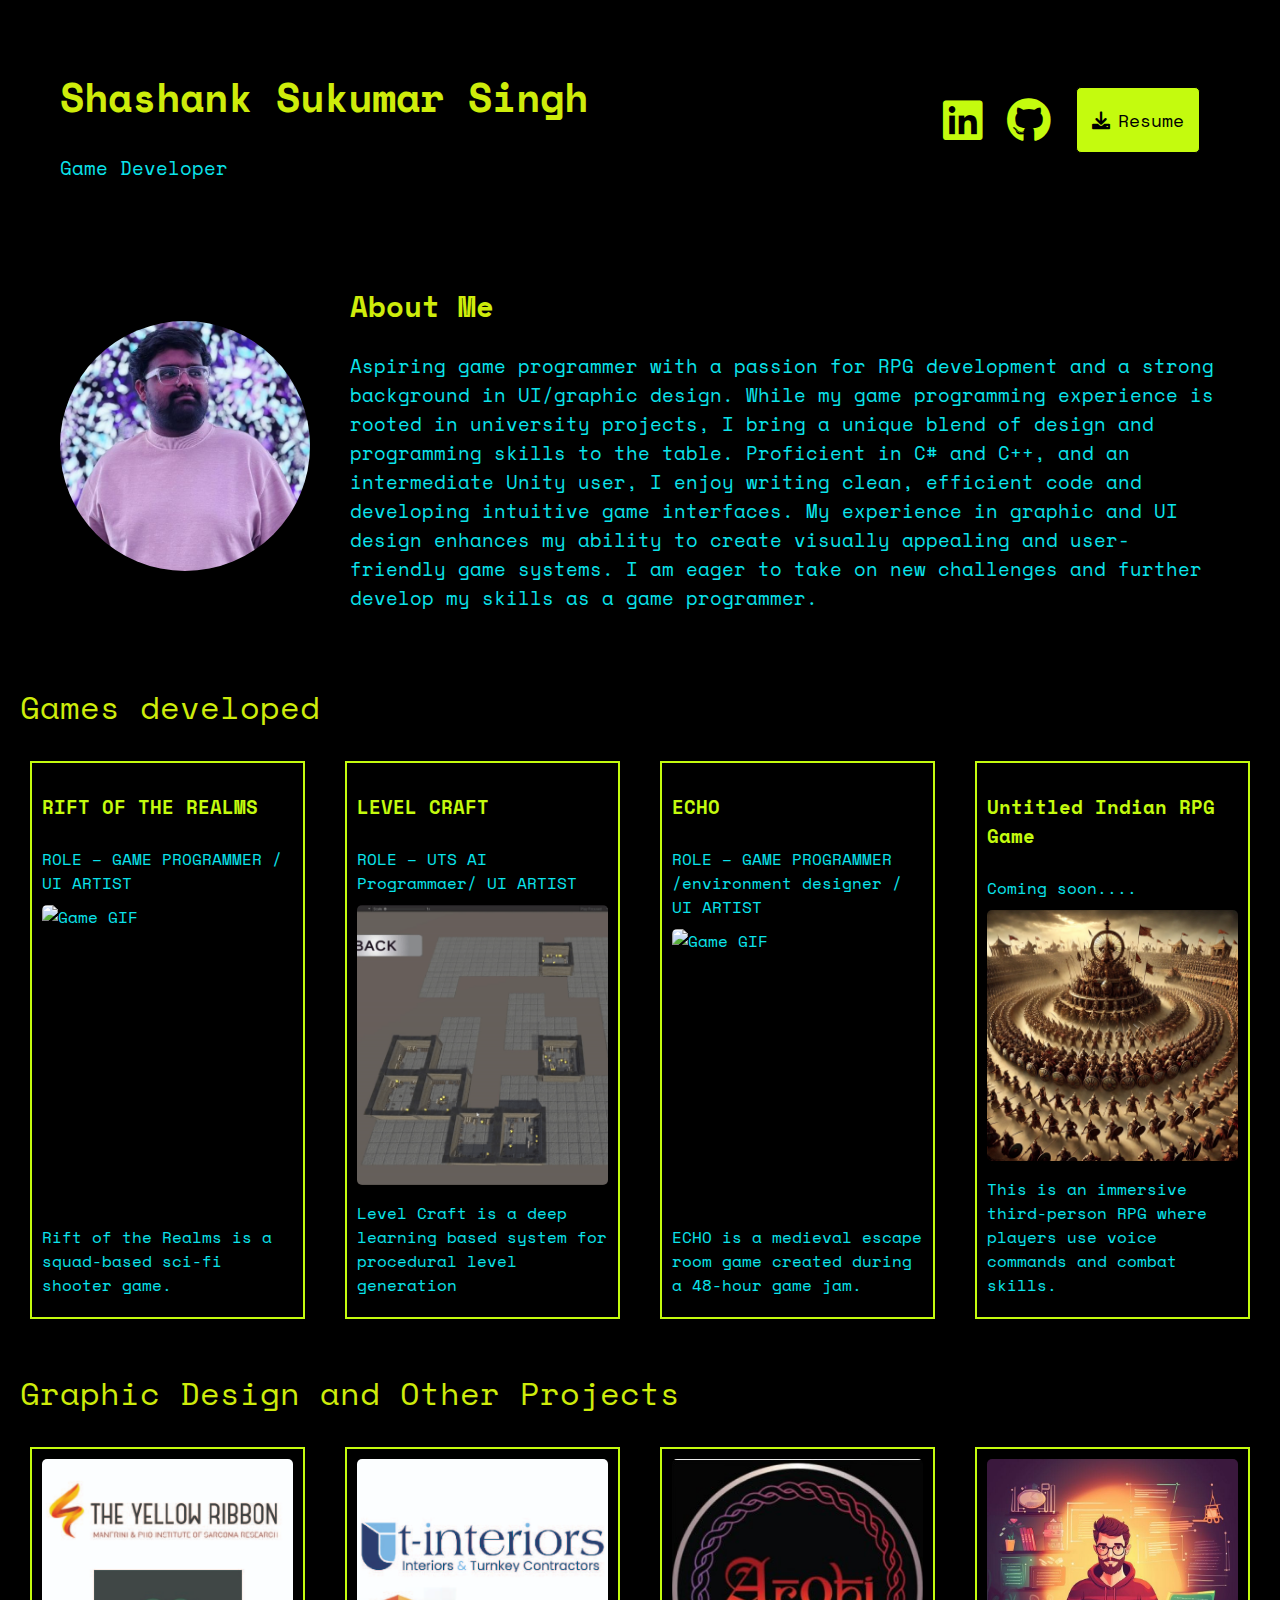
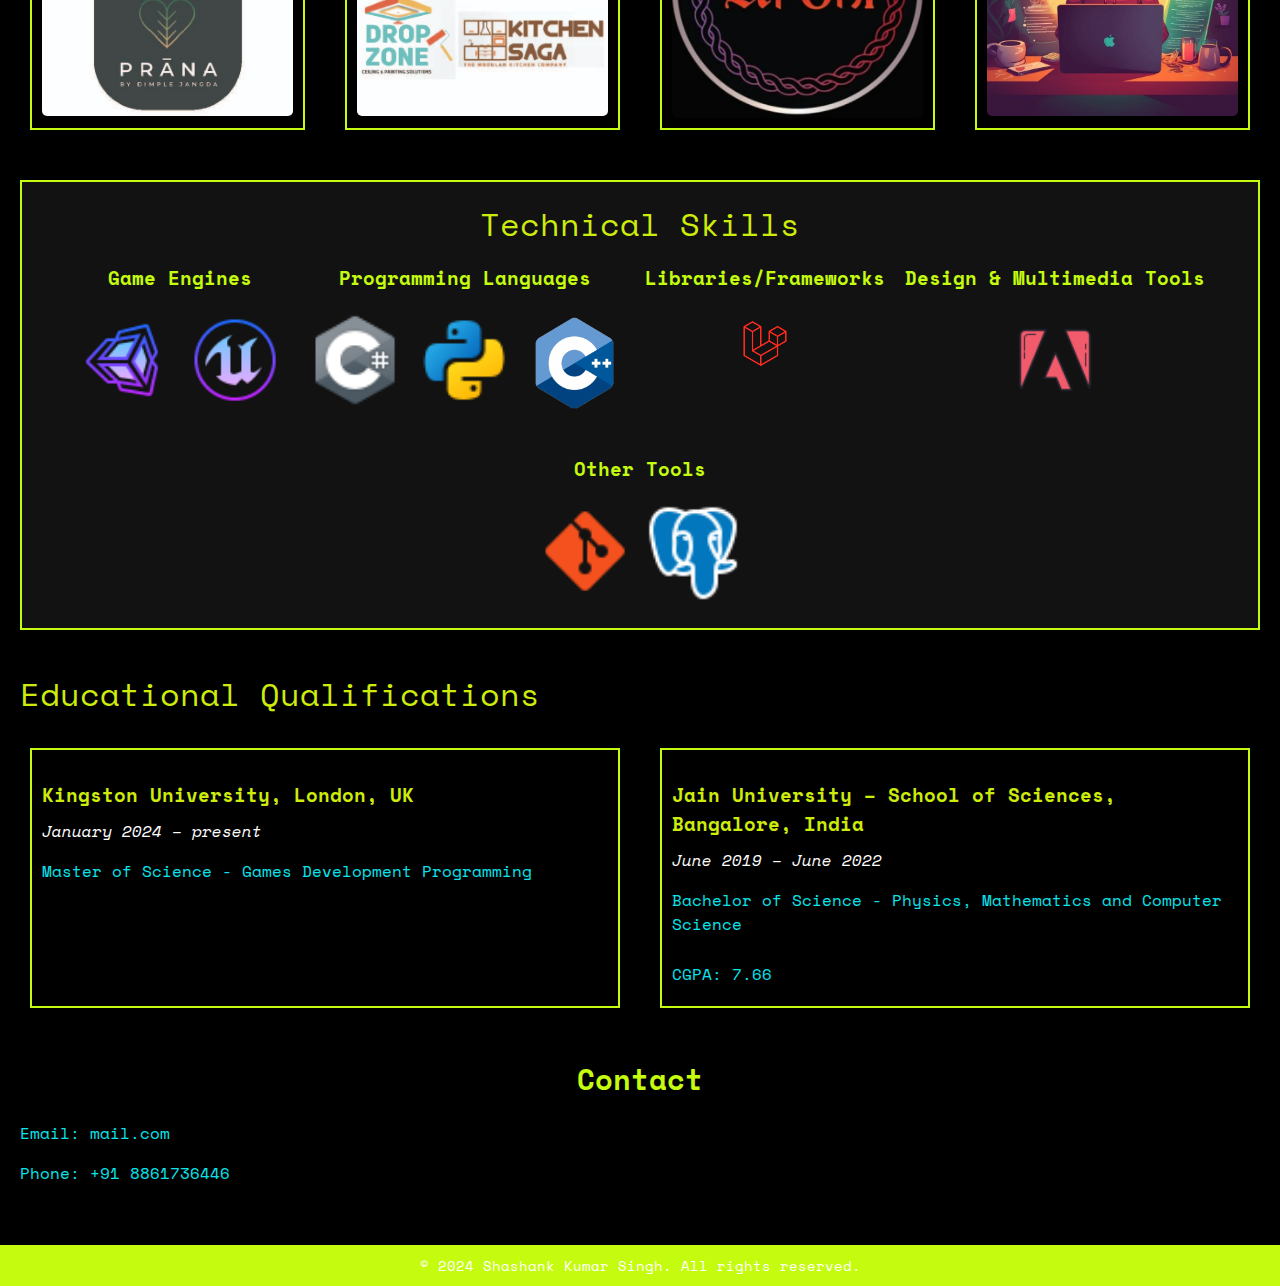
==== index.html @ 58dc44e1 "Updating the content" ====
<!DOCTYPE html>
<html lang="en">

<head>
    <meta charset="UTF-8">
    <meta name="viewport" content="width=device-width, initial-scale=1.0">
    <link rel="stylesheet" href="styles.css">
    <link rel="stylesheet" href="https://cdnjs.cloudflare.com/ajax/libs/font-awesome/6.0.0-beta3/css/all.min.css">
    <title>My Portfolio</title>
</head>

<body>
    <header>
        <div class="header-content">
            <div class="header-text">
                <h1><a href="index.html">Shashank Sukumar Singh</a></h1>
                <p style="color: #0be4ec;">Game Developer</p>
            </div>
            <div class="icons-container">
                <a href=" linkedin.com/in/shashank-kumar-singh-696b562a9" class="social-icon" target="_blank"
                    title="LinkedIn">
                    <i class="fab fa-linkedin"></i>
                </a>
                <a href="https://github.com/shashank-8214" class="social-icon" target="_blank" title="GitHub">
                    <i class="fab fa-github"></i>
                </a>
                <a href="Free_Test_Data_100KB_PDF.pdf" target="_blank" class="download-resume" download>
                    <i class="fas fa-download"></i>
                    <span>Resume</span>
                </a>
            </div>
        </div>
    </header>

    <div class="main-content">
        <section class="about-me">
            <img src="media/shashank.jpg" alt="Shashank Kumar Singh" class="profile-pic">
            <div class="about-content">
                <h2 style="color: #ceec0b;">About Me</h2>
                <p>Aspiring game programmer with a passion for RPG development and a strong background in UI/graphic
                    design. While my game programming experience is rooted in university projects, I bring a unique
                    blend of design and programming skills to the table. Proficient in C# and C++, and an intermediate
                    Unity user, I enjoy writing clean, efficient code and developing intuitive game interfaces. My
                    experience in graphic and UI design enhances my ability to create visually appealing and
                    user-friendly game systems. I am eager to take on new challenges and further develop my skills as a
                    game programmer.</p>
            </div>
        </section>

        <!-- Centered Content -->
        <div class="centered-content">
            <section class="section">
                <p class="project-heading">Games developed</p>
                <ul>
                    <li>

                        <h3><a href="ROR.html">RIFT OF THE REALMS </a></h3>
                        <p>ROLE – GAME PROGRAMMER / UI ARTIST</p>
                        <img src="media/ROR GIF.gif" alt="Game GIF">
                        <p>
                            Rift of the Realms is a squad-based sci-fi shooter game.
                        </p>

                    </li>
                    <li>

                        <h3><a href="LEVEL_CRAFT.html">LEVEL CRAFT</a></h3>
                        <p>ROLE – UTS AI Programmaer/ UI ARTIST</p>
                        <img src="media/Level Craft GIF.gif" alt="Game GIF">
                        <p>Level Craft is a deep learning based system for procedural level generation
                        </p>

                    </li>
                    <li>
                        <h3><a href="ECHO.html">ECHO</a></h3>
                        <p>ROLE – GAME PROGRAMMER /environment designer / UI ARTIST</p>
                        <img src="media/Echo Gif.gif" alt="Game GIF">
                        <p>ECHO is a medieval escape room game created during a 48-hour game jam.
                        </p>

                    </li>
                    <li>
                        <h3><a href="#">Untitled Indian RPG Game</a></h3>
                        <p>Coming soon....</p>
                        <img src="media/Indian Game.png" alt="Game GIF">
                        <p>This is an immersive third-person RPG where players use voice commands and combat skills.
                        </p>

                    </li>
                </ul>
            </section>
            <section class="section">
                <p class="project-heading">Graphic Design and Other Projects</p>
                <h3></h3>
                <ul class="image-gallery">
                    <li><a href="Graphic-Design-Internship.html" title="Click here"><img
                                src="media/Graphic-design/GRAPHIC DESIGN INTERN-01.jpg" alt="Project Image"></a></li>
                    <li><a href="Graphic-design-Tinteriors.html" title="Click here"><img
                                src="media/Graphic-design/Tinterirs-01.jpg" alt="Project Image"></a></li>
                    <li><a href="Graphic-Design-Jain.html" title="Click here"><img src="media/jain logo.jpg"
                                alt="Project Image"></a></li>
                    <li><a href="FreeLance.html" title="Click here"><img src="media/freelance-01.jpg.png"
                                alt="Project Image"></a></li>
                </ul>

            </section>
            <section class="technical-skills">
                <p class="project-heading">Technical Skills</p>
                <div class="skills-container">
                    <div class="skills-category">
                        <h3>Game Engines</h3>
                        <img src="media/unity.png" alt="Unity" class="skill-logo">
                        <img src="media/unreal.png" alt="Unreal Engine" class="skill-logo">
                    </div>
                    <div class="skills-category">
                        <h3>Programming Languages</h3>
                        <img src="media/c-sharp.png" alt="C#" class="skill-logo">
                        <img src="media/python.png" alt="Python" class="skill-logo">
                        <img src="media/c++.png" alt="C++" class="skill-logo">
                    </div>
                    <div class="skills-category">
                        <h3>Libraries/Frameworks</h3>
                        <img src="media/Laravel-Logo.png" alt="Laravel" class="skill-logo">
                    </div>
                    <div class="skills-category">
                        <h3>Design & Multimedia Tools</h3>
                        <img src="media/adobe.png" alt="Photoshop" class="skill-logo">
                    </div>
                    <div class="skills-category">
                        <h3>Other Tools</h3>
                        <img src="media/git.png" alt="Git" class="skill-logo">
                        <img src="media/postgres.png" alt="Postgres" class="skill-logo">
                    </div>
                </div>
            </section>



            <section class="section">
                <p class="project-heading">Educational Qualifications</p>
                <ul class="education-list">
                    <li>
                        <h3 style="color: #ceec0b;">Kingston University, London, UK</h3>
                        <em style="color: white;">January 2024 – present</em>
                        <p>Master of Science - Games Development Programming</p>
                    </li>
                    <li>
                        <h3 style="color: #ceec0b;">Jain University – School of Sciences, Bangalore, India</h3>
                        <em style="color: white;">June 2019 – June 2022</em>
                        <p>Bachelor of Science - Physics, Mathematics and Computer Science</p>
                        <p>CGPA: 7.66</p>
                    </li>
                    <!-- Add more qualifications as needed -->
                </ul>
            </section>
            <section class="section">
                <h2>Contact</h2>
                <p>Email: mail.com</p>
                <p>Phone: +91 8861736446</p>
            </section>
        </div>
    </div>
    <footer>
        &copy; 2024 Shashank Kumar Singh. All rights reserved.
    </footer>
</body>

</html>
---- styles.css ----
@import url('https://fonts.googleapis.com/css2?family=Space+Mono:wght@400;700&display=swap');

body {
    font-family: 'Space Mono', monospace;
    margin: 0;
    padding: 0;
    color: #0be4ec;
}

.header-content {
    display: flex;
    justify-content: space-between;
    align-items: center;
    padding: 20px 40px;
}

.header-text a {
    text-decoration: none;
    color: #ceec0b;
}

.icons-container {
    display: flex;
    gap: 20px;
}

header {
    background-color: #000000;
    padding: 20px;
    color: #ffffff;
}

header h1 {
    font-size: 2.5em;
    font-family: 'Space Mono', monospace;
    color: #ceec0b;
}

header p {
    font-size: 1.2em;
    font-family: 'Space Mono', monospace;
    color: #ceec0b;
}

.main-content {
    padding: 20px;
    background-color: #000000;
    display: flex;
    flex-direction: column;
}

.project-heading {
    font-size: 2em;
    color: #ceec0b;
    margin-bottom: 20px;
}

.skills-container {
    display: flex;
    flex-wrap: wrap;
    gap: 20px;
    justify-content: center;
    padding: 0;
    margin: 0;
}

.skill-logo {
    width: 100px;
    height: auto;
    border-radius: 8px;
    transition: transform 0.3s ease;
}

.skill-logo:hover {
    transform: scale(1.1);
}

.about-me {
    display: flex;
    align-items: center;
    padding: 0 40px;
    margin-bottom: 20px;
}

.profile-pic {
    width: 250px;
    /* Increased from 200px to 250px */
    height: 250px;
    /* Increased from 200px to 250px */
    border-radius: 50%;
    margin-right: 40px;
    object-fit: cover;
}

.about-content {
    flex: 1;
    text-align: left;
    font-family: 'Space Mono', monospace;
    font-size: 1.2em;
    /* Increased font size */
}


.centered-content {
    text-align: center;
    width: 100%;
    max-width: 1450px;
    margin: auto;
}

.section {
    margin-bottom: 40px;
}

.section h2 {
    color: #c4fb0e;
    font-size: 1.8em;
    padding-bottom: 5px;
    margin-bottom: 10px;
    font-family: 'Space Mono', monospace;
}

@keyframes pulse {
    0% {
        text-shadow: 0 0 0px rgba(255, 255, 255, 0);
    }

    50% {
        text-shadow: 0 0 10px rgba(255, 255, 255, 0.8);
    }

    100% {
        text-shadow: 0 0 0px rgba(255, 255, 255, 0);
    }
}

.section h3 a {
    color: #c4fb0e;
    text-decoration: none;
    animation: pulse 1.5s infinite;
    font-family: 'Space Mono', monospace;
}

.section h3 a:visited {
    color: #c4fb0e;
}

.section h3 a:hover,
.section h3 a:focus {
    text-decoration: underline;
}

.section p {
    text-align: left;
    font-family: 'Space Mono', monospace;
}

.section ul {
    display: flex;
    flex-wrap: wrap;
    gap: 20px;
    padding: 0;
    margin: 0;
    list-style-type: none;
}

.section ul li {
    flex: 1 1 22%;
    margin: 10px;
    padding: 10px;
    background-color: #000;
    border: 2px solid #c4fb0e;
    text-align: left;
    box-sizing: border-box;
    display: flex;
    flex-direction: column;
    justify-content: space-between;
}

.section ul li h3 {
    font-size: 1.2em;
    margin-bottom: 10px;
    font-family: 'Space Mono', monospace;
}

.section ul li p {
    font-size: 1em;
    margin-bottom: 10px;
    flex-grow: 1;
    font-family: 'Space Mono', monospace;
}

.section ul li img {
    width: 100%;
    height: 100%;
    border-radius: 5px;
    object-fit: cover;
}

@media (max-width: 1200px) {
    .section ul li {
        height: auto;
        flex: 1 1 45%;
    }
}

@media (max-width: 768px) {
    .section ul {
        flex-direction: column;
    }

    .section ul li {
        flex: 1 1 100%;
        margin: 10px 0;
    }
}

.image-gallery {
    display: flex;
    flex-wrap: wrap;
    gap: 10px;
    padding: 0;
    list-style: none;
}

.image-gallery li {
    flex: 1 1 23%;
    margin: 0;
    overflow: hidden;
    position: relative;
}

.image-gallery img {
    width: 100%;
    height: auto;
    transition: transform 0.3s ease, box-shadow 0.3s ease;
    object-fit: cover;
}

.image-gallery img:hover {
    transform: scale(1.1);
    box-shadow: 0 4px 8px rgba(0, 0, 0, 0.3);
}

footer {
    text-align: center;
    padding: 10px 0;
    background-color: #c4fb0e;
    color: #ffffff;
    font-size: 0.9em;
    font-family: 'Space Mono', monospace;
}

.icons-container {
    display: flex;
    gap: 25px;
    margin: 20px;
}

.social-icon {
    font-size: 45px;
    color: #c4fb0e;
    transition: color 0.3s;
}

.social-icon:hover {
    color: #f8f8f8;
}

.download-resume {
    display: flex;
    align-items: center;
    text-decoration: none;
    color: #000;
    font-size: 18px;
    border: 1px solid #000;
    padding: 10px 15px;
    border-radius: 5px;
    background-color: #c4fb0e;
    transition: background-color 0.3s, color 0.3s;
    font-family: 'Space Mono', monospace;
}

.download-resume i {
    font-size: 18px;
    margin-right: 8px;
}

.download-resume:hover {
    background-color: #c4fb0e;
    color: #fff;
}

.technical-skills {
    background-color: #121212;
    padding: 20px;
    border: 2px solid #c4fb0e;
    color: #c4fb0e;
    font-family: 'Space Mono', monospace;
    line-height: 1.6em;
    font-size: 1em;
    margin-bottom: 40px;
}

.technical-skills p {
    margin: 10px 0;
}

.technical-skills strong {
    color: #0be4ec;
}
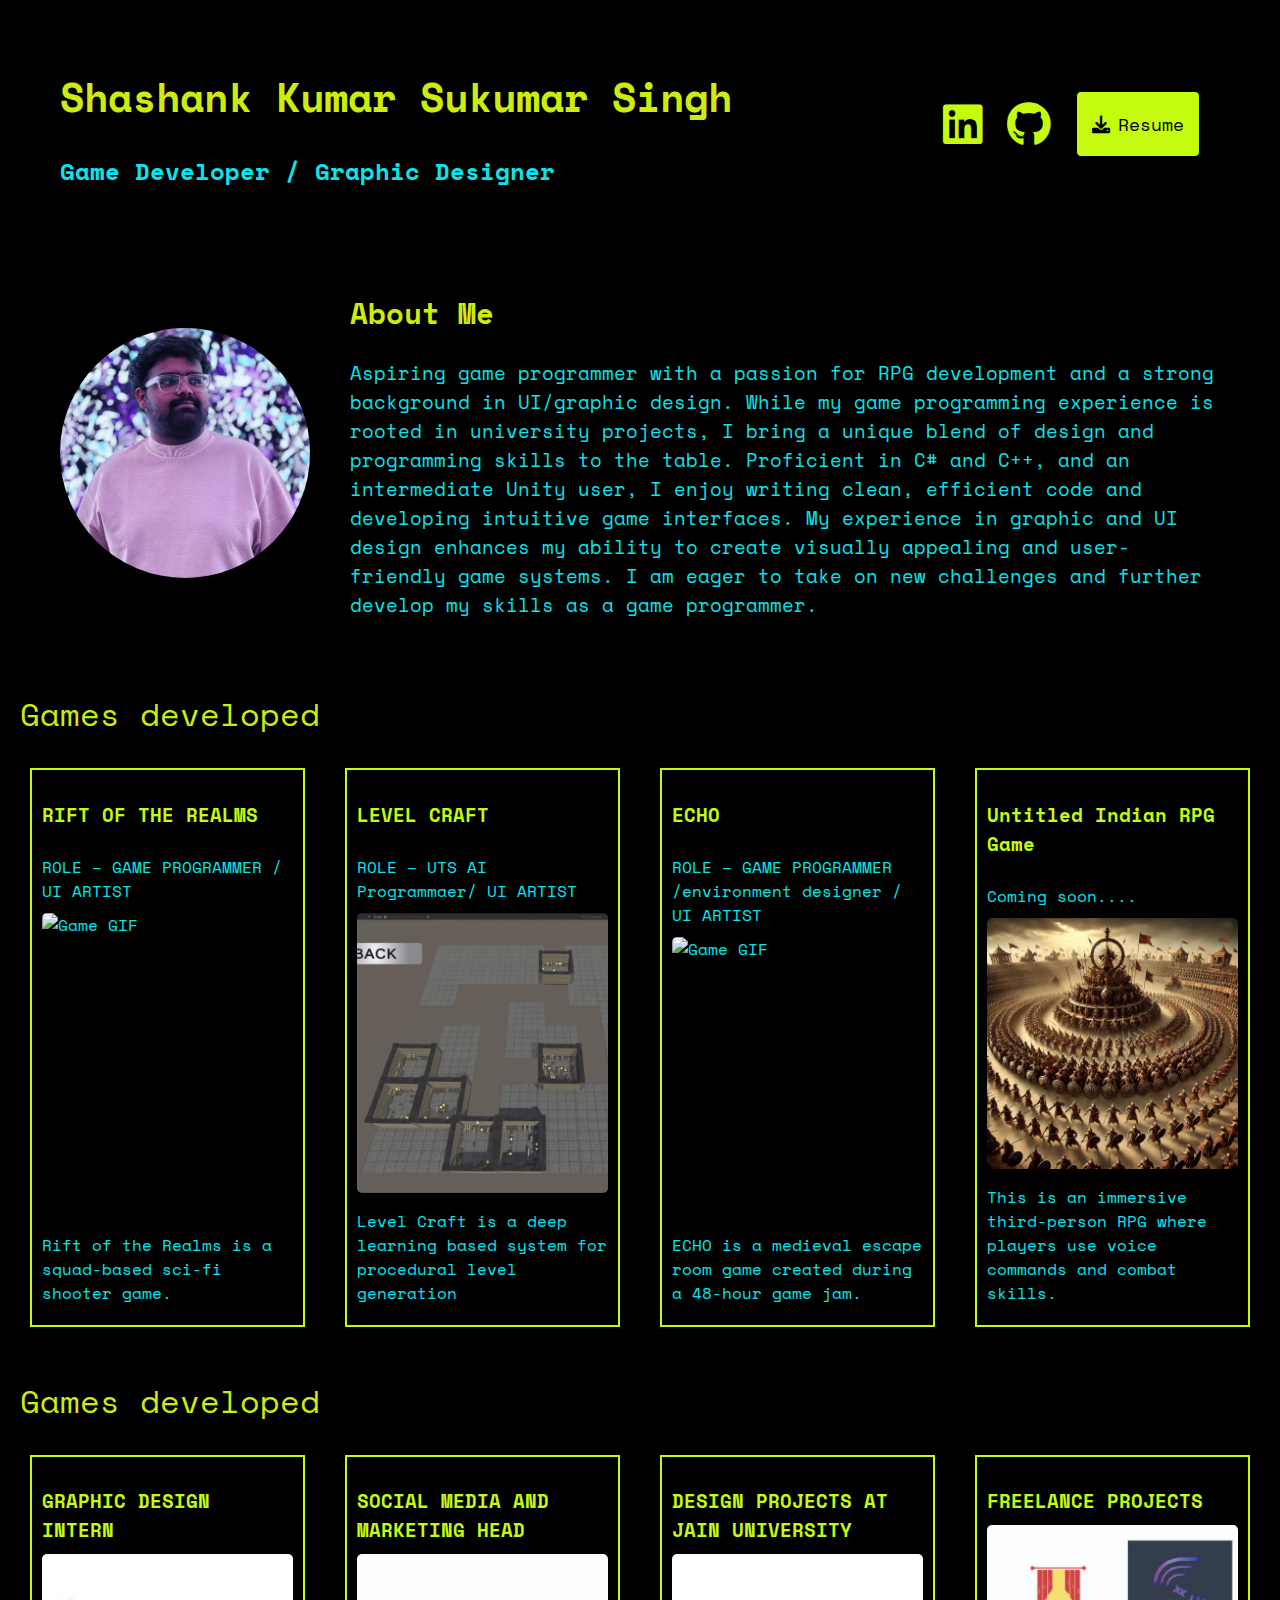
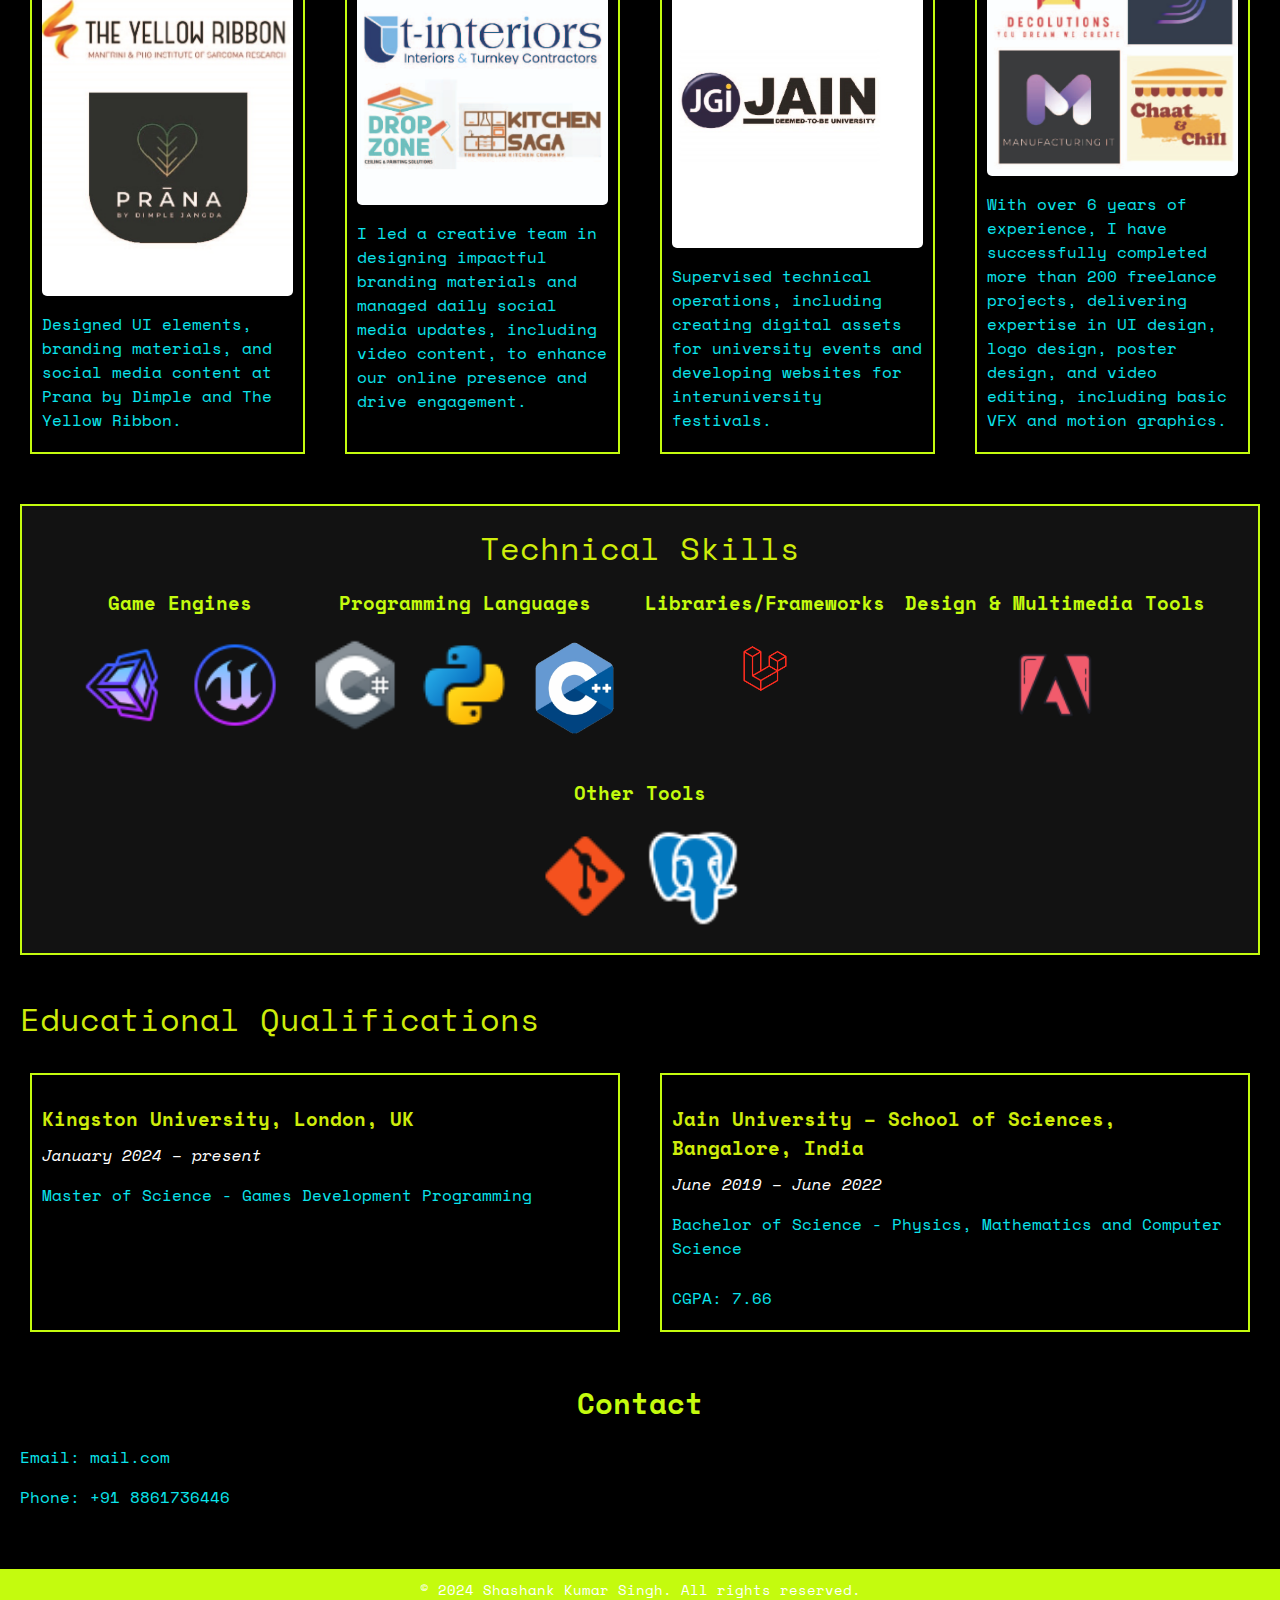
==== commit b603af6f: "Refactoring" ====
--- a/index.html
+++ b/index.html
@@ -13,8 +13,8 @@
     <header>
         <div class="header-content">
             <div class="header-text">
-                <h1><a href="index.html">Shashank Sukumar Singh</a></h1>
-                <p style="color: #0be4ec;">Game Developer</p>
+                <h1><a href="index.html">Shashank Kumar Sukumar Singh</a></h1>
+                <h2 style="color: #0be4ec;">Game Developer / Graphic Designer</h2>
             </div>
             <div class="icons-container">
                 <a href=" linkedin.com/in/shashank-kumar-singh-696b562a9" class="social-icon" target="_blank"
@@ -89,21 +89,54 @@
                     </li>
                 </ul>
             </section>
-            <section class="section">
-                <p class="project-heading">Graphic Design and Other Projects</p>
-                <h3></h3>
-                <ul class="image-gallery">
-                    <li><a href="Graphic-Design-Internship.html" title="Click here"><img
-                                src="media/Graphic-design/GRAPHIC DESIGN INTERN-01.jpg" alt="Project Image"></a></li>
-                    <li><a href="Graphic-design-Tinteriors.html" title="Click here"><img
-                                src="media/Graphic-design/Tinterirs-01.jpg" alt="Project Image"></a></li>
-                    <li><a href="Graphic-Design-Jain.html" title="Click here"><img src="media/jain logo.jpg"
-                                alt="Project Image"></a></li>
-                    <li><a href="FreeLance.html" title="Click here"><img src="media/freelance-01.jpg.png"
-                                alt="Project Image"></a></li>
+
+
+            <section class="section">
+                <p class="project-heading">Games developed</p>
+                <ul>
+                    <li>
+
+                        <h3><a href="Graphic-Design-Internship.html">GRAPHIC DESIGN INTERN </a></h3>
+
+                        <img src="media/Graphic-design/GRAPHIC DESIGN INTERN-01.jpg" alt="Game GIF">
+                        <p>
+                            Designed UI elements, branding materials, and social media content at Prana by Dimple and
+                            The Yellow Ribbon.
+                        </p>
+
+                    </li>
+
+                    <li>
+                        <h3><a href="Graphic-design-Tinteriors.html">SOCIAL MEDIA AND MARKETING HEAD</a></h3>
+                        <img src="media/Graphic-design/Tinterirs-01.jpg" style=" width:100% ;height: auto;"
+                            alt="Game GIF">
+                        <p>I led a creative team in designing impactful branding materials and managed daily social
+                            media updates, including video content, to enhance our online presence and drive engagement.
+                        </p>
+
+                    </li>
+                    <li>
+
+                        <h3><a href="Graphic-design-Tinteriors.html">DESIGN PROJECTS AT JAIN UNIVERSITY</a></h3>
+                        <img src="media/Jain Univeersity-01.jpg" alt="logo img">
+                        <p>Supervised technical operations, including creating digital assets for university events and
+                            developing websites for interuniversity festivals.
+                        </p>
+
+                    </li>
+
+                    <li>
+                        <h3><a href="FreeLance.html">FREELANCE PROJECTS</a></h3>
+                        <img src="media/FREELANCE THUMBNAIL-01.jpg" alt="Game GIF">
+                        <p>With over 6 years of experience, I have successfully completed more than 200 freelance
+                            projects, delivering expertise in UI design, logo design, poster design, and video editing,
+                            including basic VFX and motion graphics.
+                        </p>
+
+                    </li>
                 </ul>
-
-            </section>
+            </section>
+
             <section class="technical-skills">
                 <p class="project-heading">Technical Skills</p>
                 <div class="skills-container">
--- a/styles.css
+++ b/styles.css
@@ -308,4 +308,19 @@
 
 .technical-skills strong {
     color: #0be4ec;
+}
+
+.video-container {
+    display: flex;
+    justify-content: center;
+    align-items: center;
+    padding: 20px;
+}
+
+.video-container iframe {
+    width: 100%;
+    max-width: 800px;
+    /* Set a maximum width to maintain video size */
+    height: auto;
+    /* Maintain aspect ratio */
 }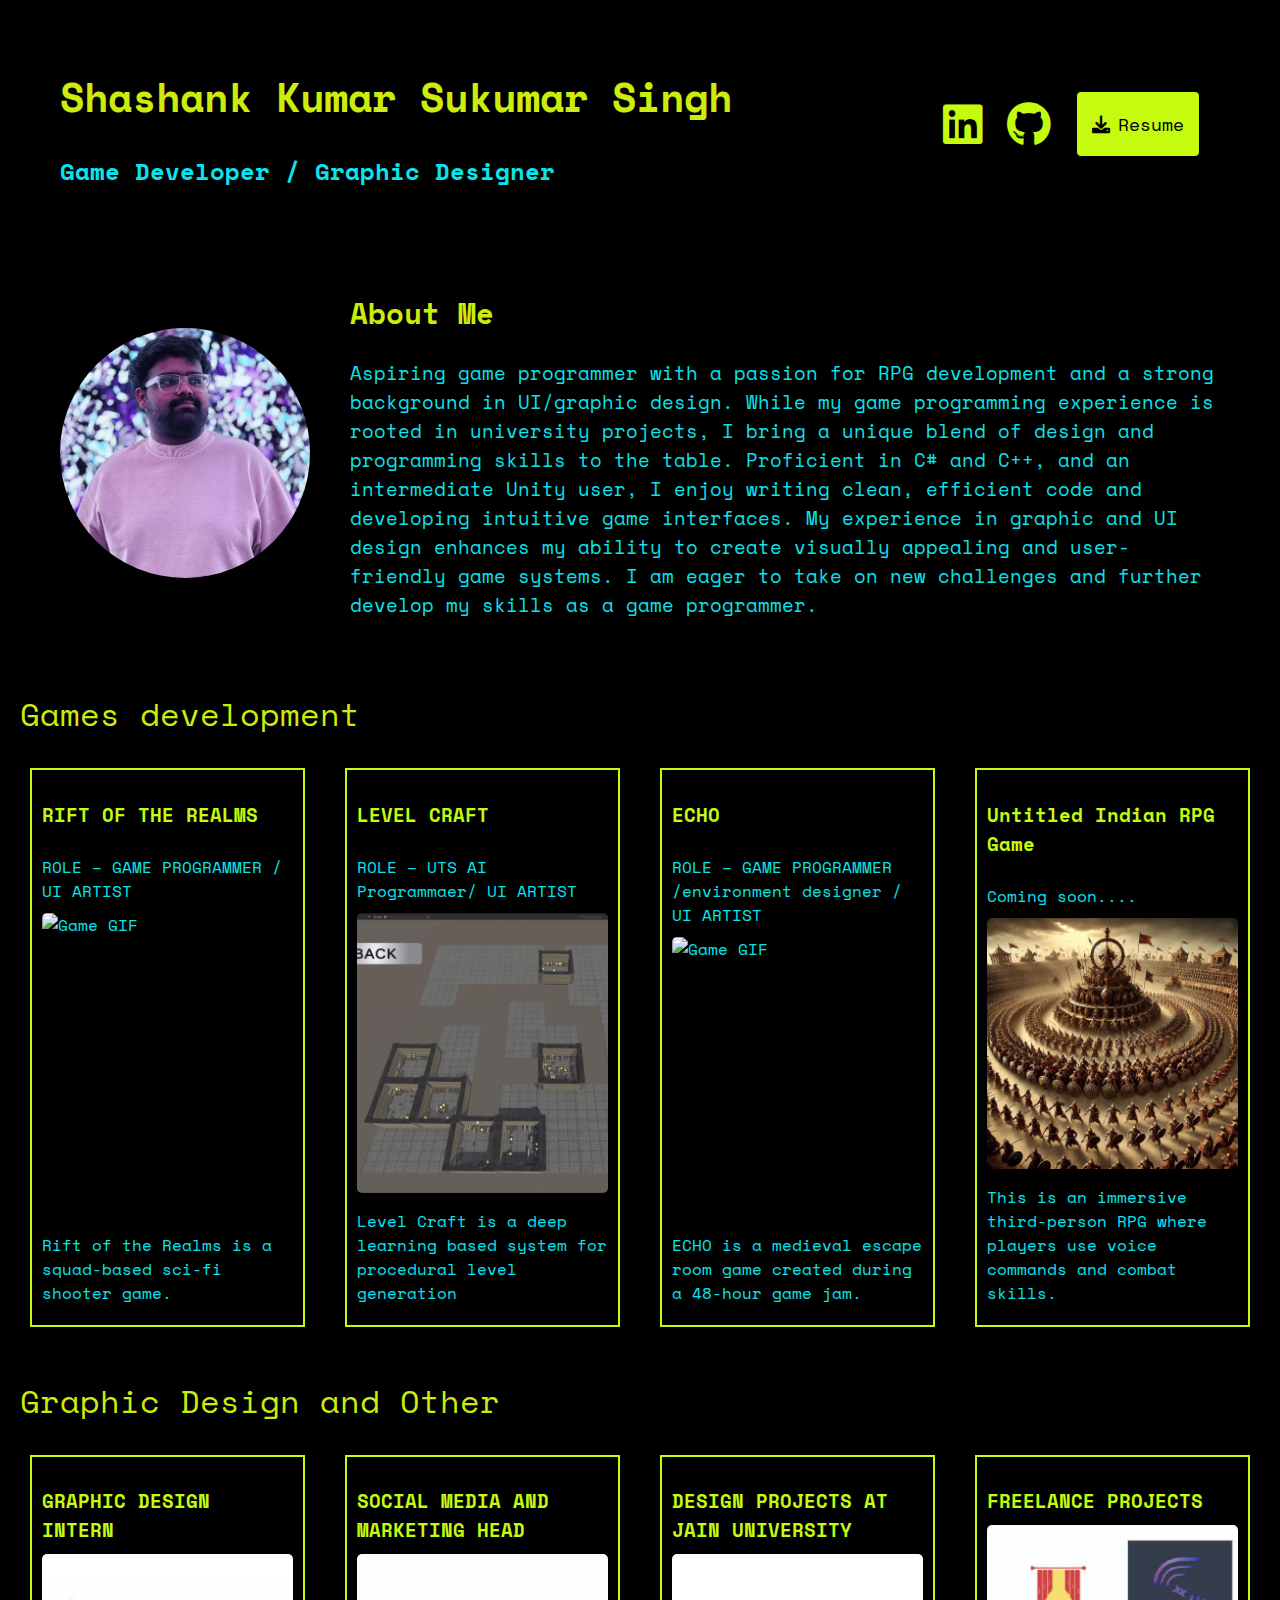
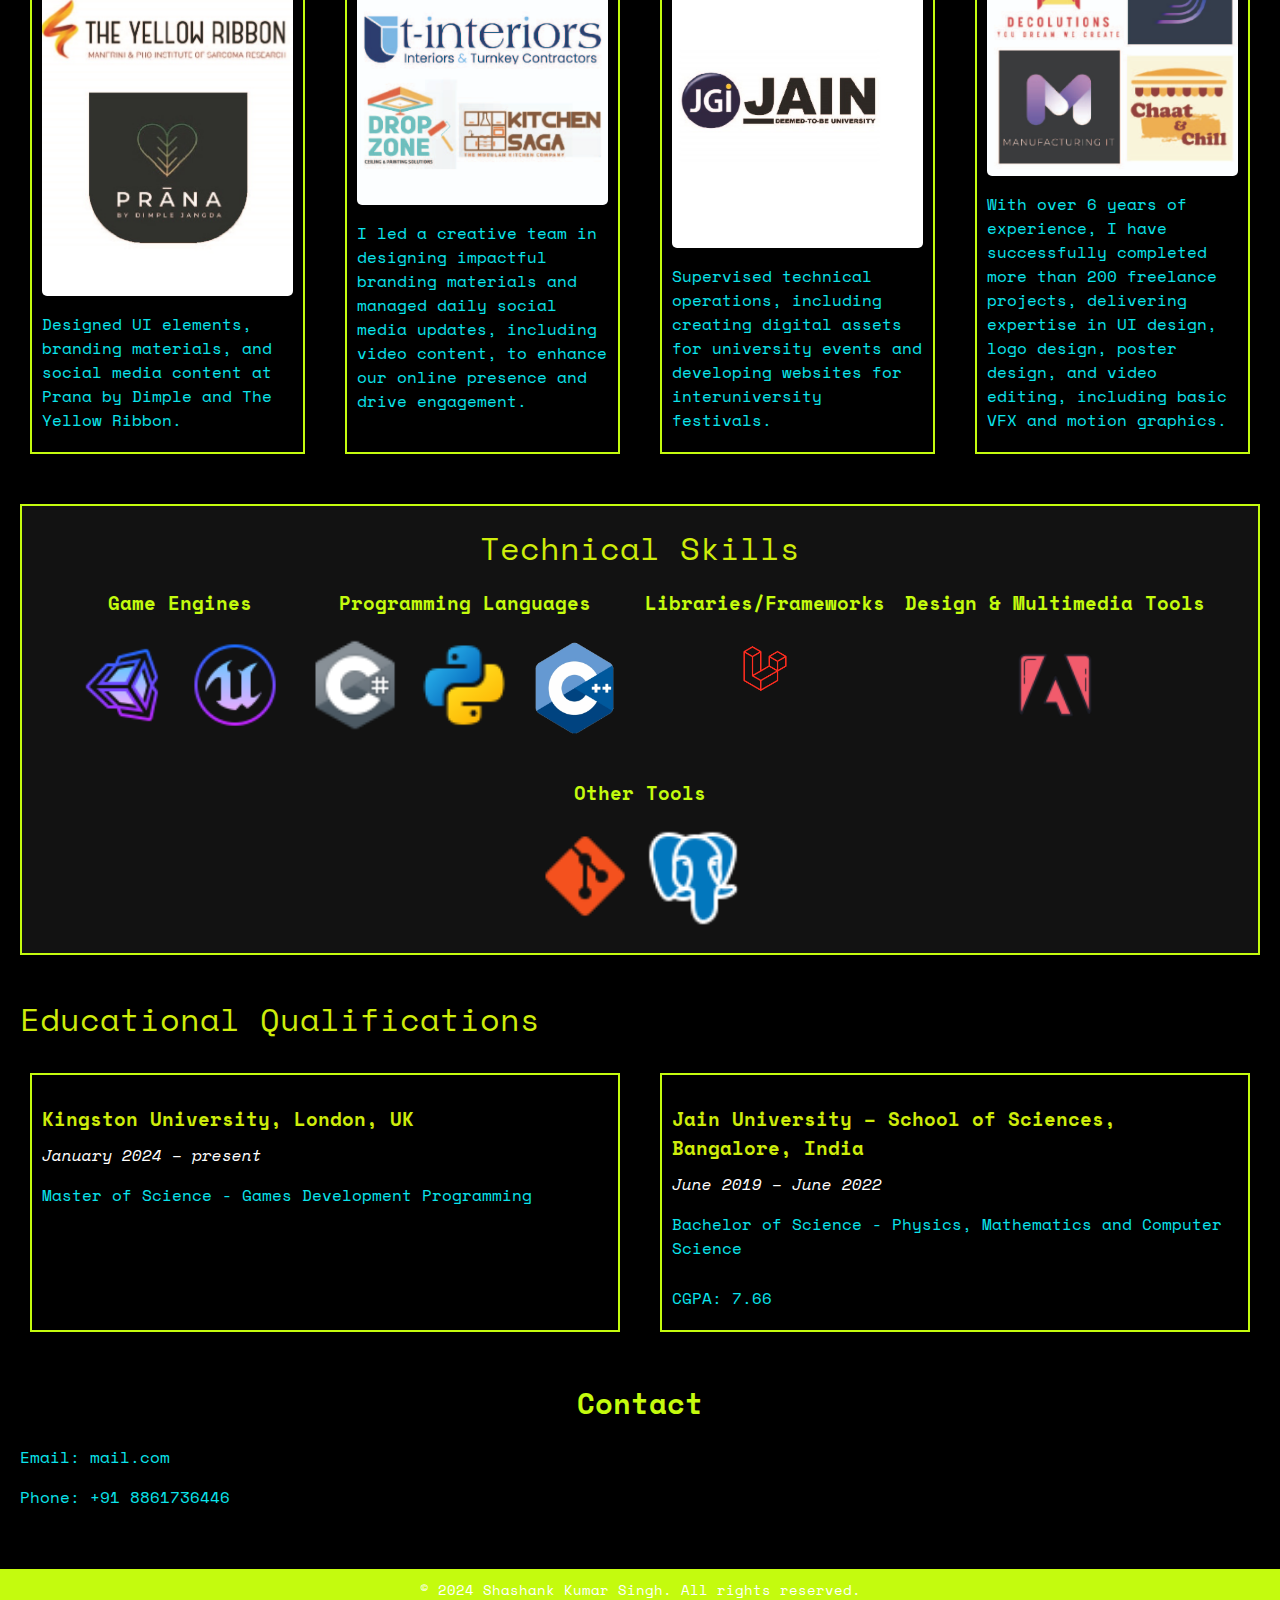
==== commit efc778c7: "few updates" ====
--- a/index.html
+++ b/index.html
@@ -24,7 +24,8 @@
                 <a href="https://github.com/shashank-8214" class="social-icon" target="_blank" title="GitHub">
                     <i class="fab fa-github"></i>
                 </a>
-                <a href="Free_Test_Data_100KB_PDF.pdf" target="_blank" class="download-resume" download>
+                <a href="media/resume/Shashank Kumar Sukumar Singh CV.pdf" target="_blank" class="download-resume"
+                    download>
                     <i class="fas fa-download"></i>
                     <span>Resume</span>
                 </a>
@@ -50,7 +51,7 @@
         <!-- Centered Content -->
         <div class="centered-content">
             <section class="section">
-                <p class="project-heading">Games developed</p>
+                <p class="project-heading">Games development</p>
                 <ul>
                     <li>
 
@@ -92,7 +93,7 @@
 
 
             <section class="section">
-                <p class="project-heading">Games developed</p>
+                <p class="project-heading">Graphic Design and Other</p>
                 <ul>
                     <li>
 
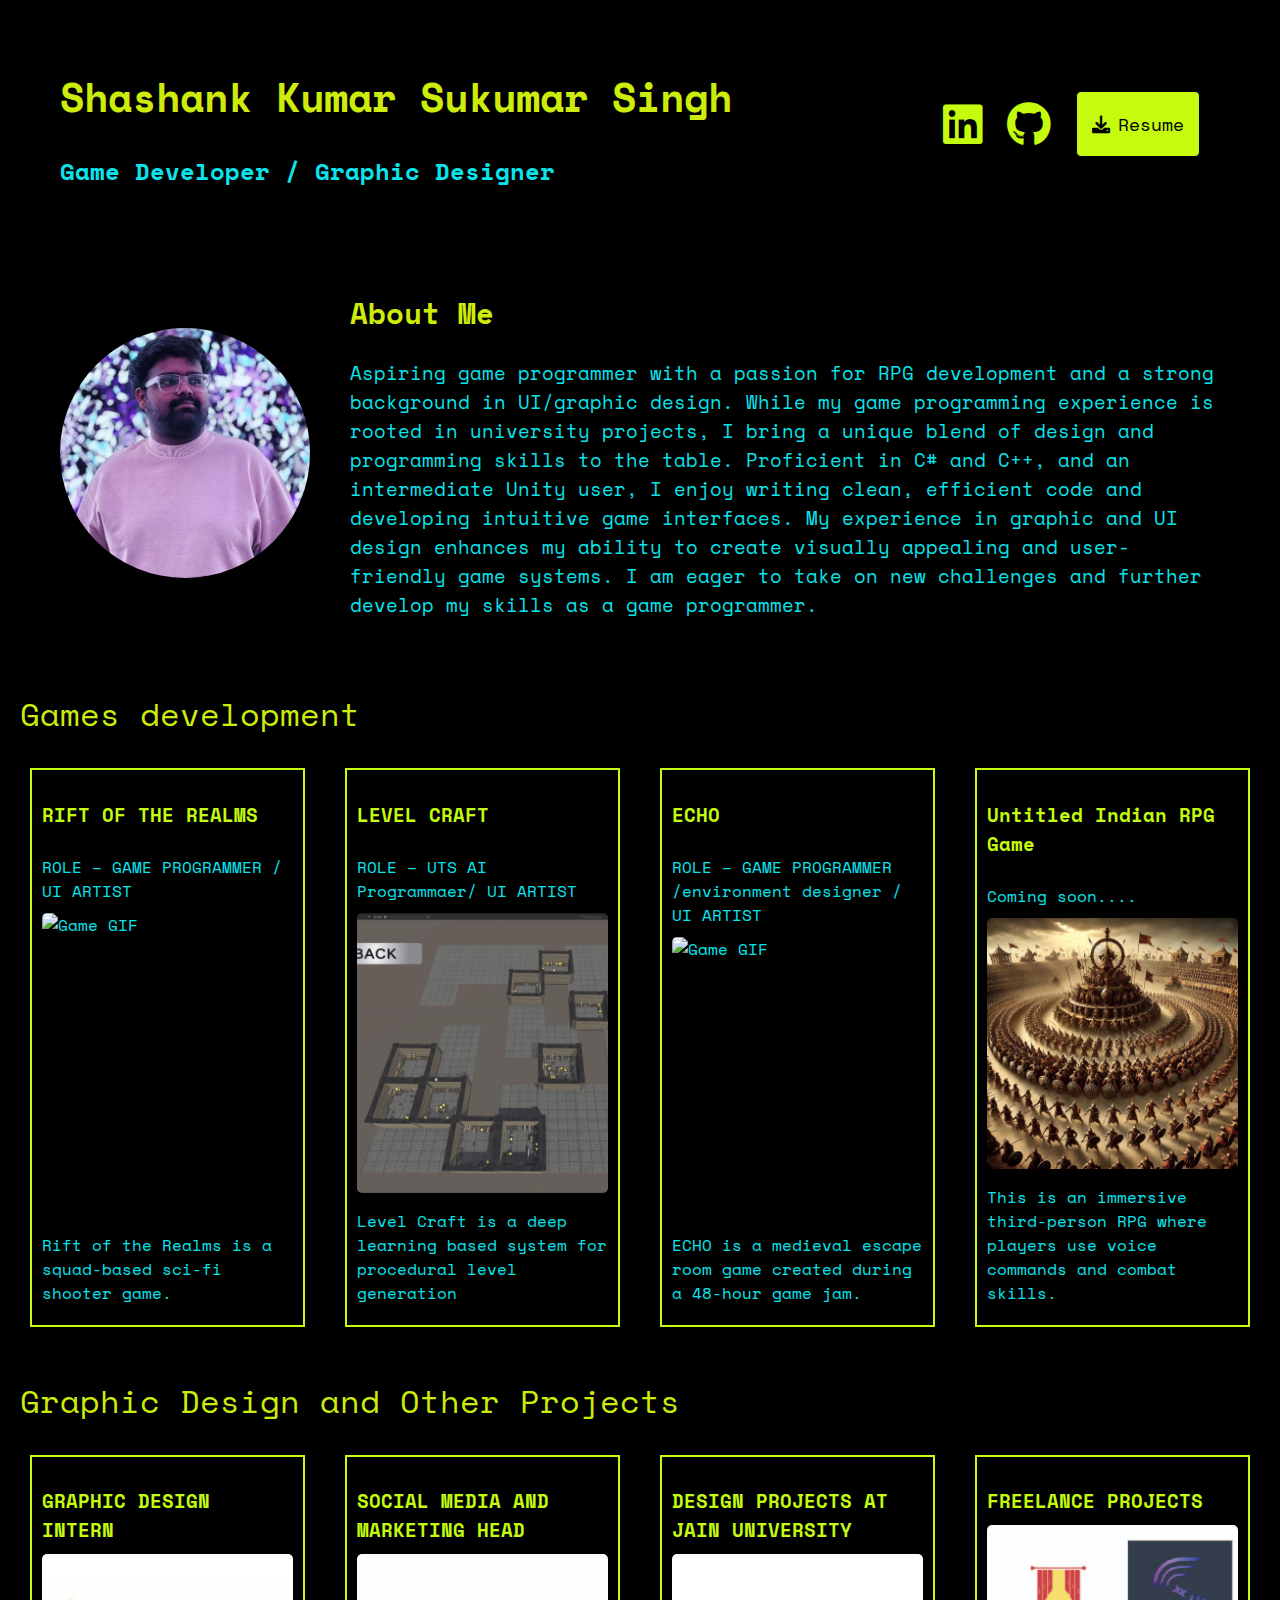
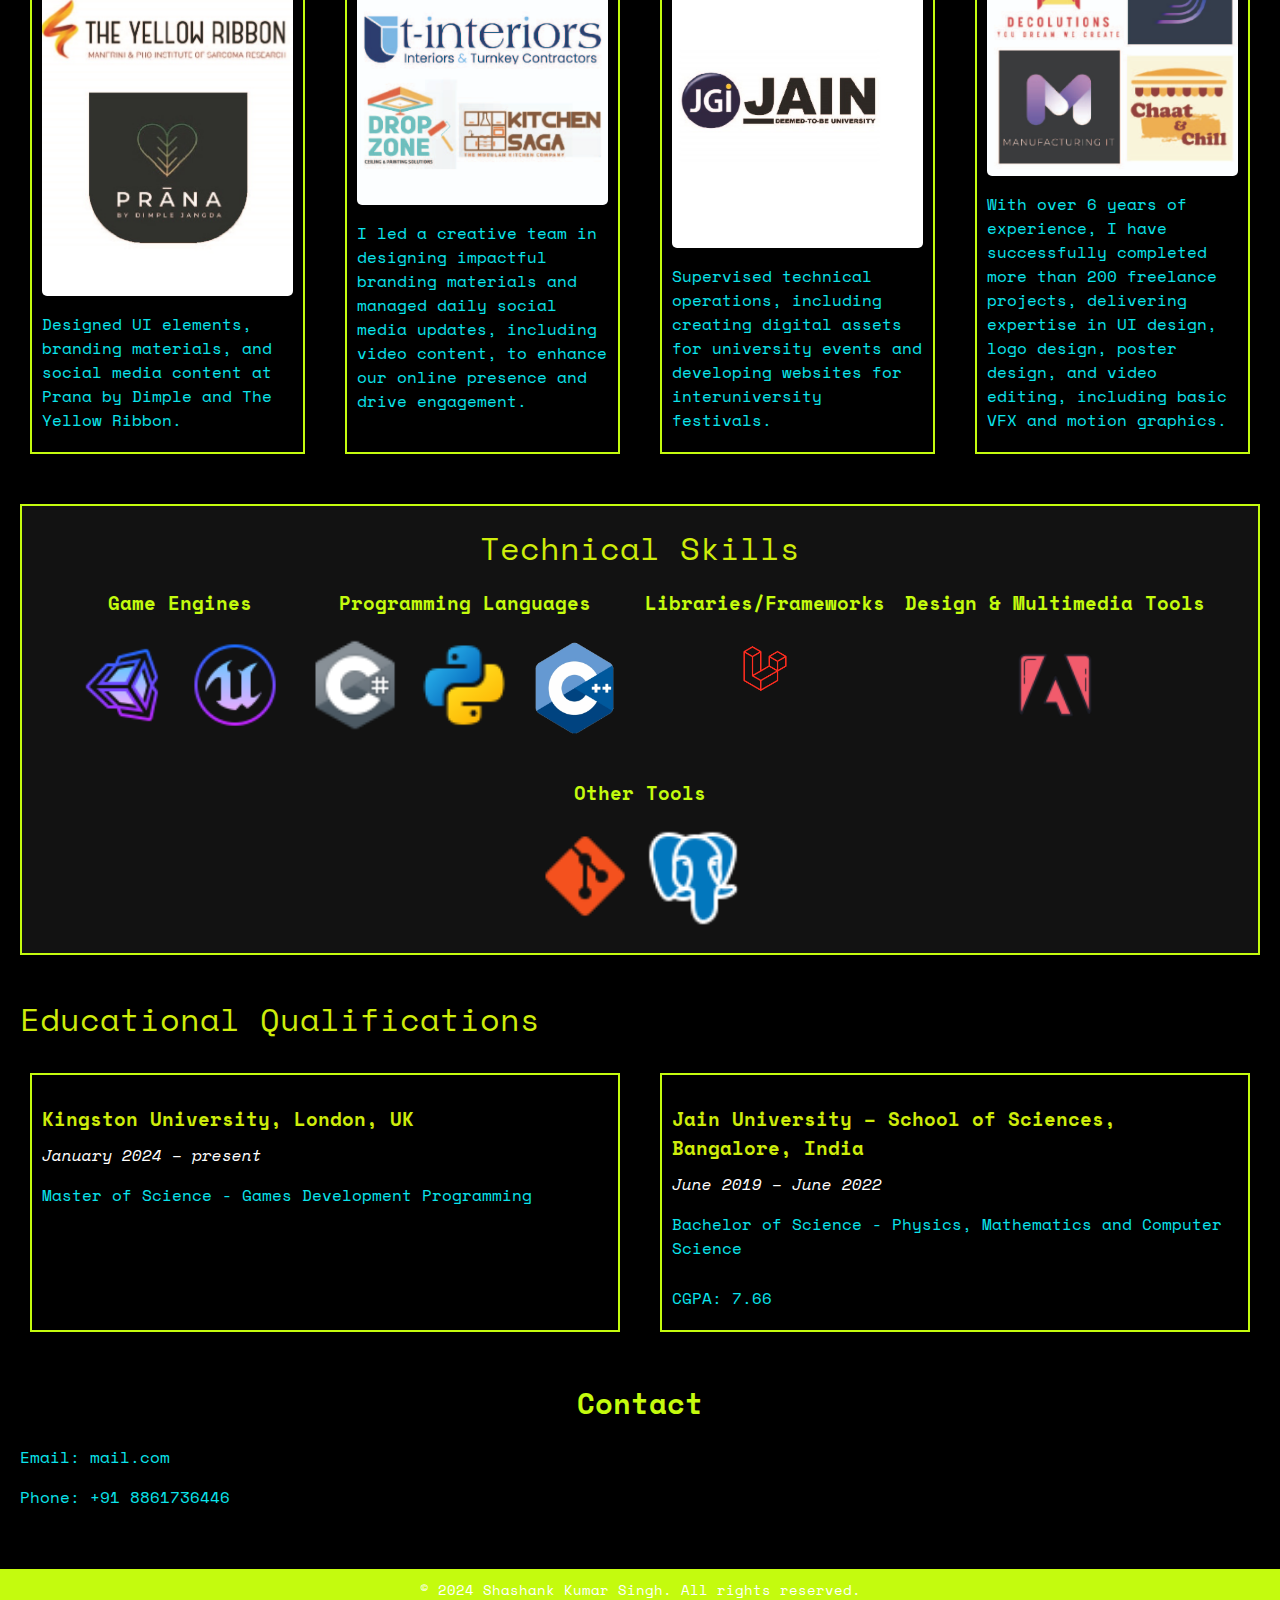
==== commit 52ed81da: "small changes" ====
--- a/index.html
+++ b/index.html
@@ -93,7 +93,7 @@
 
 
             <section class="section">
-                <p class="project-heading">Graphic Design and Other</p>
+                <p class="project-heading">Graphic Design and Other Projects</p>
                 <ul>
                     <li>
 
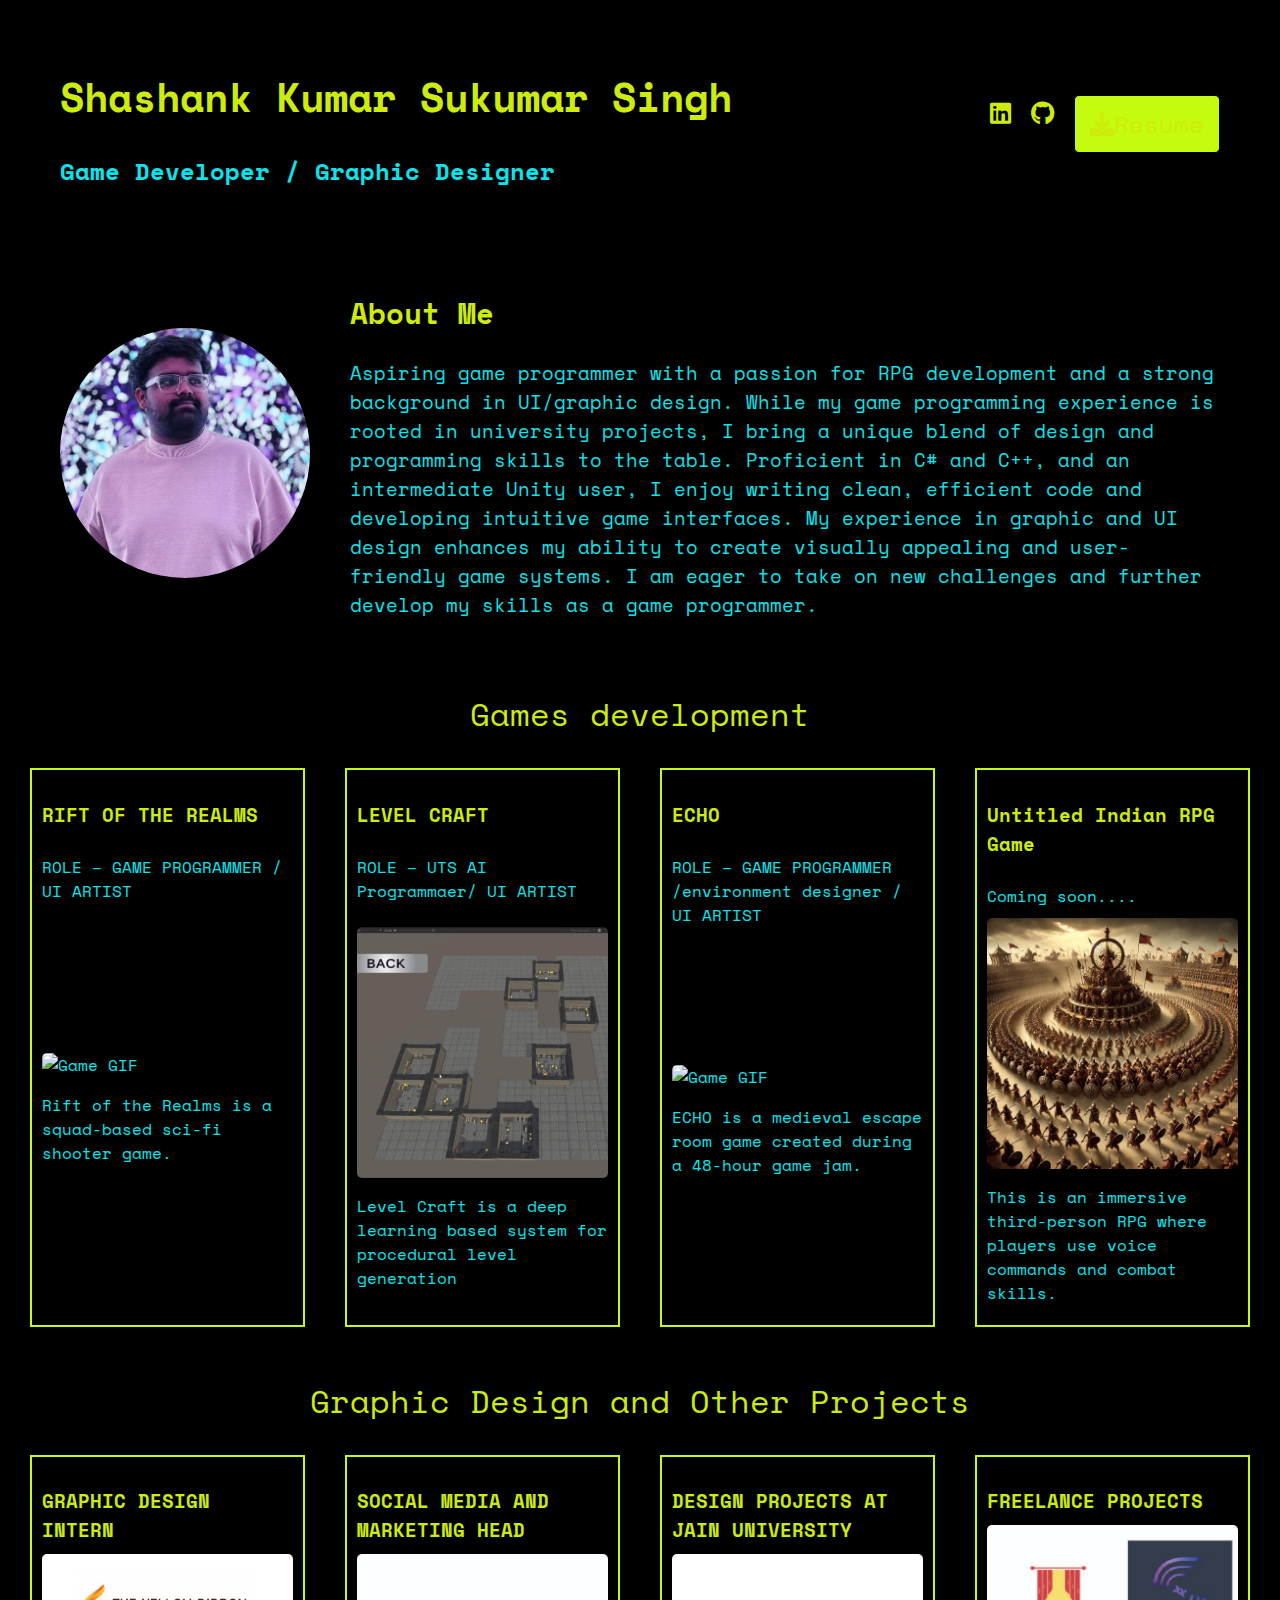
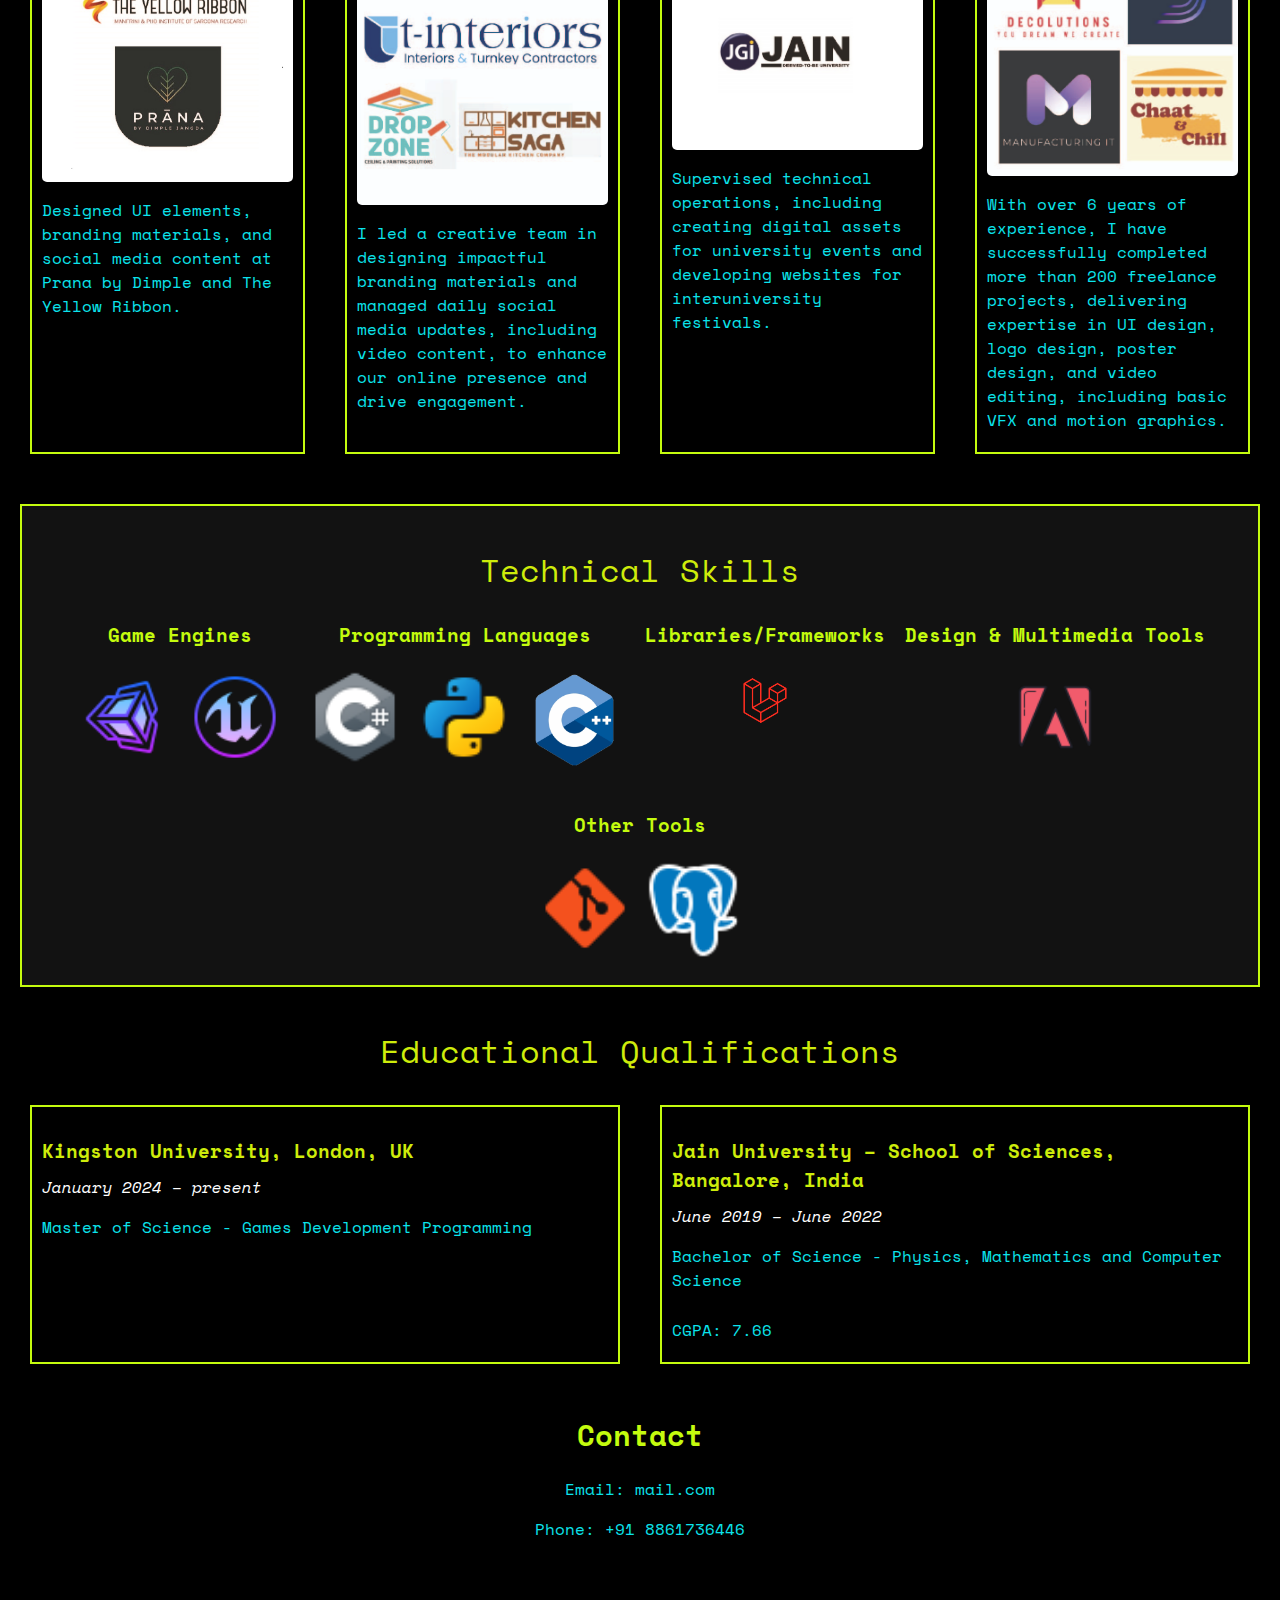
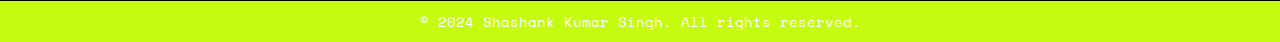
==== commit ac41a33e: "Mobile layout change" ====
--- a/index.html
+++ b/index.html
@@ -6,6 +6,7 @@
     <meta name="viewport" content="width=device-width, initial-scale=1.0">
     <link rel="stylesheet" href="styles.css">
     <link rel="stylesheet" href="https://cdnjs.cloudflare.com/ajax/libs/font-awesome/6.0.0-beta3/css/all.min.css">
+    <meta name="viewport" content="width=device-width, initial-scale=1.0">
     <title>My Portfolio</title>
 </head>
 
--- a/styles.css
+++ b/styles.css
@@ -4,64 +4,73 @@
     font-family: 'Space Mono', monospace;
     margin: 0;
     padding: 0;
-    color: #0be4ec;
-}
-
-.header-content {
-    display: flex;
-    justify-content: space-between;
-    align-items: center;
-    padding: 20px 40px;
-}
-
-.header-text a {
-    text-decoration: none;
-    color: #ceec0b;
-}
-
-.icons-container {
-    display: flex;
-    gap: 20px;
-}
-
+    color: #0be4ec; /* Default text color */
+    background-color: #000; /* Ensures black background */
+}
+
+/* Header styles */
 header {
     background-color: #000000;
     padding: 20px;
     color: #ffffff;
 }
 
+.header-content {
+    display: flex;
+    justify-content: space-between;
+    align-items: center;
+    padding: 20px 40px;
+    flex-wrap: wrap;
+}
+
+.header-text a {
+    text-decoration: none;
+    color: #ceec0b; /* Corrected link color */
+}
+
+.icons-container {
+    display: flex;
+    gap: 20px;
+}
+
+.icons-container a {
+    color: #ceec0b; /* Ensure icons use the correct color */
+    font-size: 24px; /* Adjust icon size here */
+}
+
 header h1 {
     font-size: 2.5em;
-    font-family: 'Space Mono', monospace;
     color: #ceec0b;
 }
 
 header p {
     font-size: 1.2em;
-    font-family: 'Space Mono', monospace;
     color: #ceec0b;
 }
 
+/* Main content styles */
 .main-content {
     padding: 20px;
     background-color: #000000;
+    color: #0be4ec; /* Ensure correct text color in the main content */
     display: flex;
     flex-direction: column;
 }
 
+/* Project heading */
 .project-heading {
     font-size: 2em;
     color: #ceec0b;
     margin-bottom: 20px;
 }
 
+/* Skills container */
 .skills-container {
     display: flex;
     flex-wrap: wrap;
     gap: 20px;
     justify-content: center;
     padding: 0;
-    margin: 0;
 }
 
 .skill-logo {
@@ -75,18 +84,18 @@
     transform: scale(1.1);
 }
 
+/* About me section */
 .about-me {
     display: flex;
     align-items: center;
     padding: 0 40px;
     margin-bottom: 20px;
+    flex-wrap: wrap;
 }
 
 .profile-pic {
     width: 250px;
-    /* Increased from 200px to 250px */
     height: 250px;
-    /* Increased from 200px to 250px */
     border-radius: 50%;
     margin-right: 40px;
     object-fit: cover;
@@ -95,12 +104,11 @@
 .about-content {
     flex: 1;
     text-align: left;
-    font-family: 'Space Mono', monospace;
     font-size: 1.2em;
-    /* Increased font size */
-}
-
-
+    color: #0be4ec; /* Ensure text color is applied */
+}
+
+/* Centered content section */
 .centered-content {
     text-align: center;
     width: 100%;
@@ -110,6 +118,7 @@
 
 .section {
     margin-bottom: 40px;
+    color: #0be4ec; /* Ensure the section text color is correct */
 }
 
 .section h2 {
@@ -117,44 +126,9 @@
     font-size: 1.8em;
     padding-bottom: 5px;
     margin-bottom: 10px;
-    font-family: 'Space Mono', monospace;
-}
-
-@keyframes pulse {
-    0% {
-        text-shadow: 0 0 0px rgba(255, 255, 255, 0);
-    }
-
-    50% {
-        text-shadow: 0 0 10px rgba(255, 255, 255, 0.8);
-    }
-
-    100% {
-        text-shadow: 0 0 0px rgba(255, 255, 255, 0);
-    }
-}
-
-.section h3 a {
-    color: #c4fb0e;
-    text-decoration: none;
-    animation: pulse 1.5s infinite;
-    font-family: 'Space Mono', monospace;
-}
-
-.section h3 a:visited {
-    color: #c4fb0e;
-}
-
-.section h3 a:hover,
-.section h3 a:focus {
-    text-decoration: underline;
-}
-
-.section p {
-    text-align: left;
-    font-family: 'Space Mono', monospace;
-}
-
+}
+
+/* List styles for sections */
 .section ul {
     display: flex;
     flex-wrap: wrap;
@@ -162,6 +136,7 @@
     padding: 0;
     margin: 0;
     list-style-type: none;
+    justify-content: space-between;
 }
 
 .section ul li {
@@ -171,36 +146,65 @@
     background-color: #000;
     border: 2px solid #c4fb0e;
     text-align: left;
-    box-sizing: border-box;
     display: flex;
     flex-direction: column;
     justify-content: space-between;
+    box-sizing: border-box;
 }
 
 .section ul li h3 {
     font-size: 1.2em;
     margin-bottom: 10px;
-    font-family: 'Space Mono', monospace;
+    color: #0be4ec; /* Corrected list item title color */
 }
 
 .section ul li p {
     font-size: 1em;
     margin-bottom: 10px;
     flex-grow: 1;
-    font-family: 'Space Mono', monospace;
+    color: #0be4ec; /* Corrected paragraph text color */
 }
 
 .section ul li img {
     width: 100%;
-    height: 100%;
+    height: auto;
     border-radius: 5px;
     object-fit: cover;
-}
-
+    transition: transform 0.3s ease, box-shadow 0.3s ease;
+}
+
+/* Image hover effect */
+.section ul li img:hover {
+    transform: scale(1.1);
+    box-shadow: 0 4px 8px rgba(0, 0, 0, 0.3);
+}
+
+/* Link styles */
+a {
+    color: #ceec0b; /* Ensure all anchor links are the correct color */
+    text-decoration: none;
+}
+
+a:hover {
+    color: #ffffff;
+}
+
+/* Responsive styles */
 @media (max-width: 1200px) {
     .section ul li {
-        height: auto;
         flex: 1 1 45%;
+    }
+
+    .header-content {
+        padding: 10px 20px;
+    }
+
+    header h1 {
+        font-size: 2em;
+    }
+
+    .about-me {
+        padding: 10px;
     }
 }
 
@@ -212,6 +216,23 @@
     .section ul li {
         flex: 1 1 100%;
         margin: 10px 0;
+    }
+
+    .header-content {
+        flex-direction: column;
+        align-items: flex-start;
+    }
+
+    .about-me {
+        flex-direction: column;
+    }
+
+    .profile-pic {
+        margin-bottom: 20px;
+    }
+
+    header h1 {
+        font-size: 1.8em;
     }
 }
 
@@ -248,23 +269,6 @@
     background-color: #c4fb0e;
     color: #ffffff;
     font-size: 0.9em;
-    font-family: 'Space Mono', monospace;
-}
-
-.icons-container {
-    display: flex;
-    gap: 25px;
-    margin: 20px;
-}
-
-.social-icon {
-    font-size: 45px;
-    color: #c4fb0e;
-    transition: color 0.3s;
-}
-
-.social-icon:hover {
-    color: #f8f8f8;
 }
 
 .download-resume {
@@ -278,12 +282,6 @@
     border-radius: 5px;
     background-color: #c4fb0e;
     transition: background-color 0.3s, color 0.3s;
-    font-family: 'Space Mono', monospace;
-}
-
-.download-resume i {
-    font-size: 18px;
-    margin-right: 8px;
 }
 
 .download-resume:hover {
@@ -296,31 +294,14 @@
     padding: 20px;
     border: 2px solid #c4fb0e;
     color: #c4fb0e;
-    font-family: 'Space Mono', monospace;
     line-height: 1.6em;
     font-size: 1em;
     margin-bottom: 40px;
 }
 
-.technical-skills p {
-    margin: 10px 0;
-}
-
-.technical-skills strong {
-    color: #0be4ec;
-}
-
-.video-container {
-    display: flex;
-    justify-content: center;
-    align-items: center;
-    padding: 20px;
-}
-
 .video-container iframe {
     width: 100%;
     max-width: 800px;
-    /* Set a maximum width to maintain video size */
     height: auto;
     /* Maintain aspect ratio */
-}+}
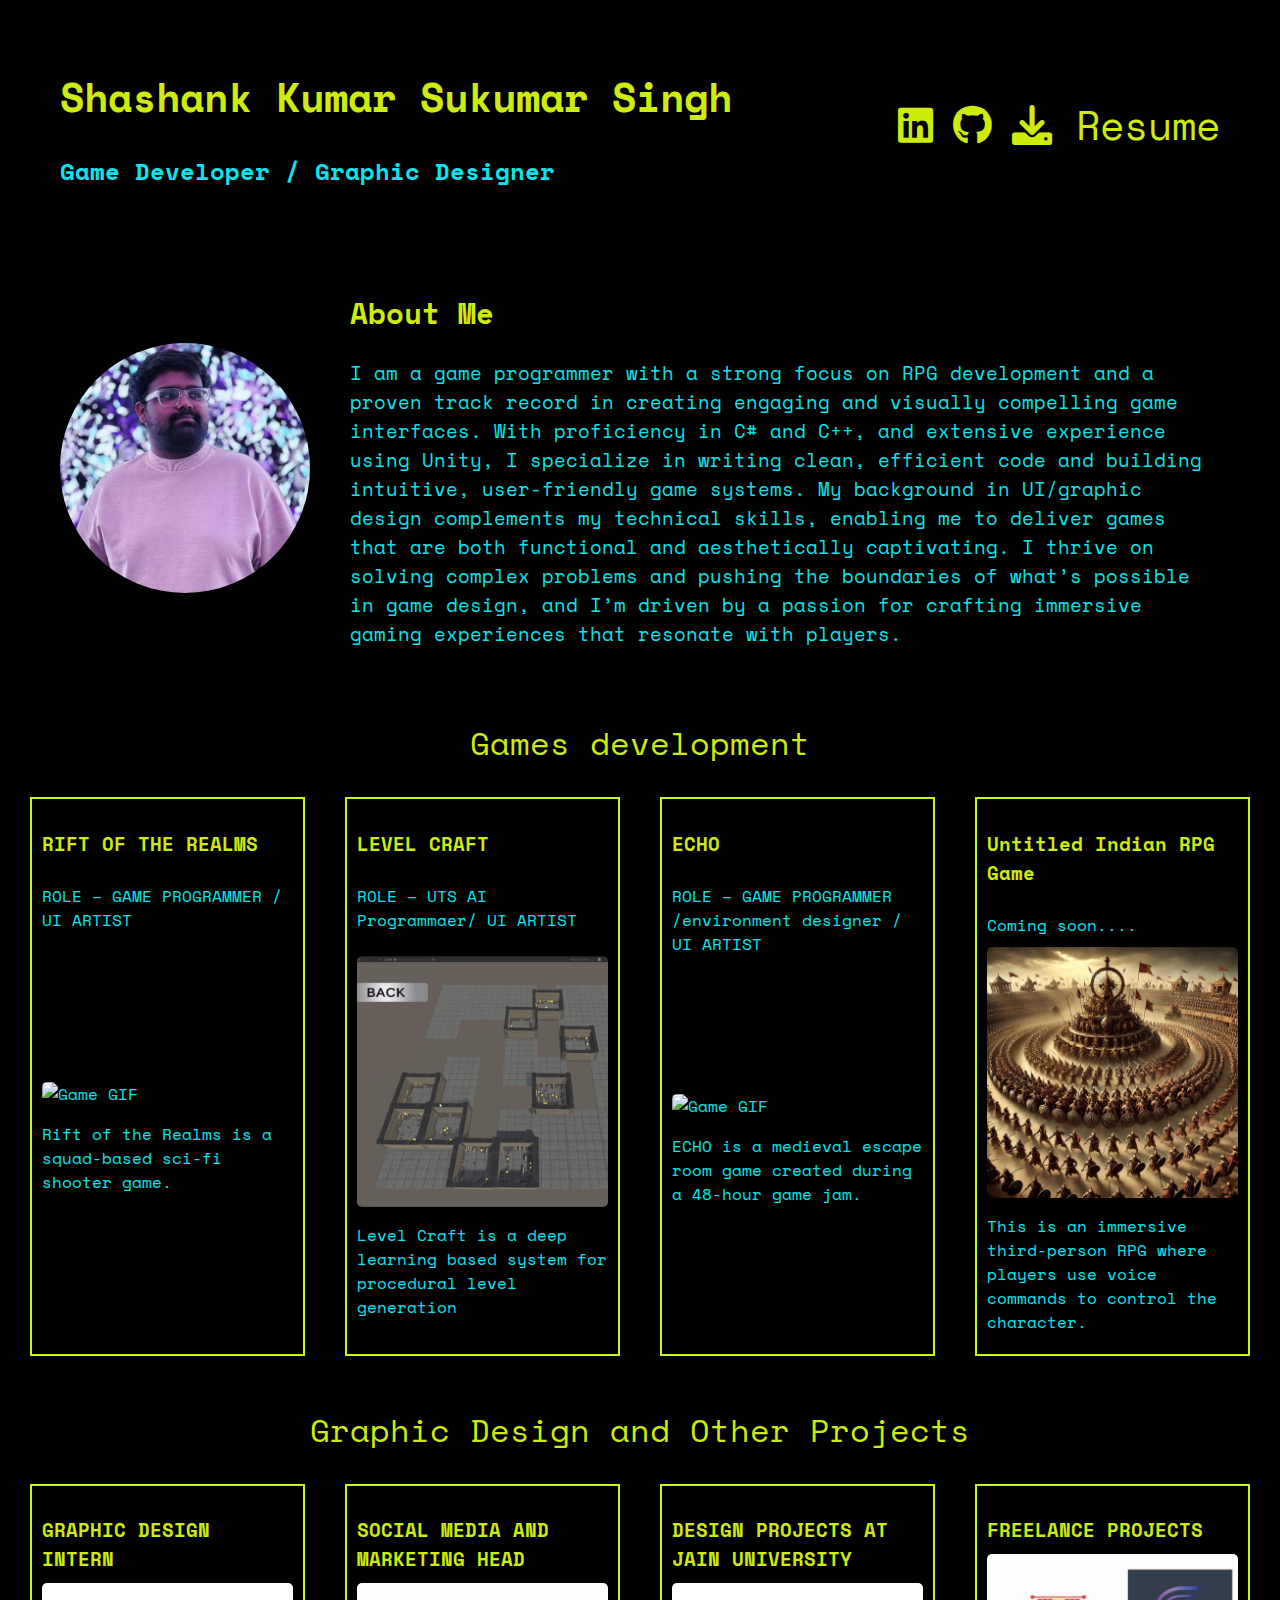
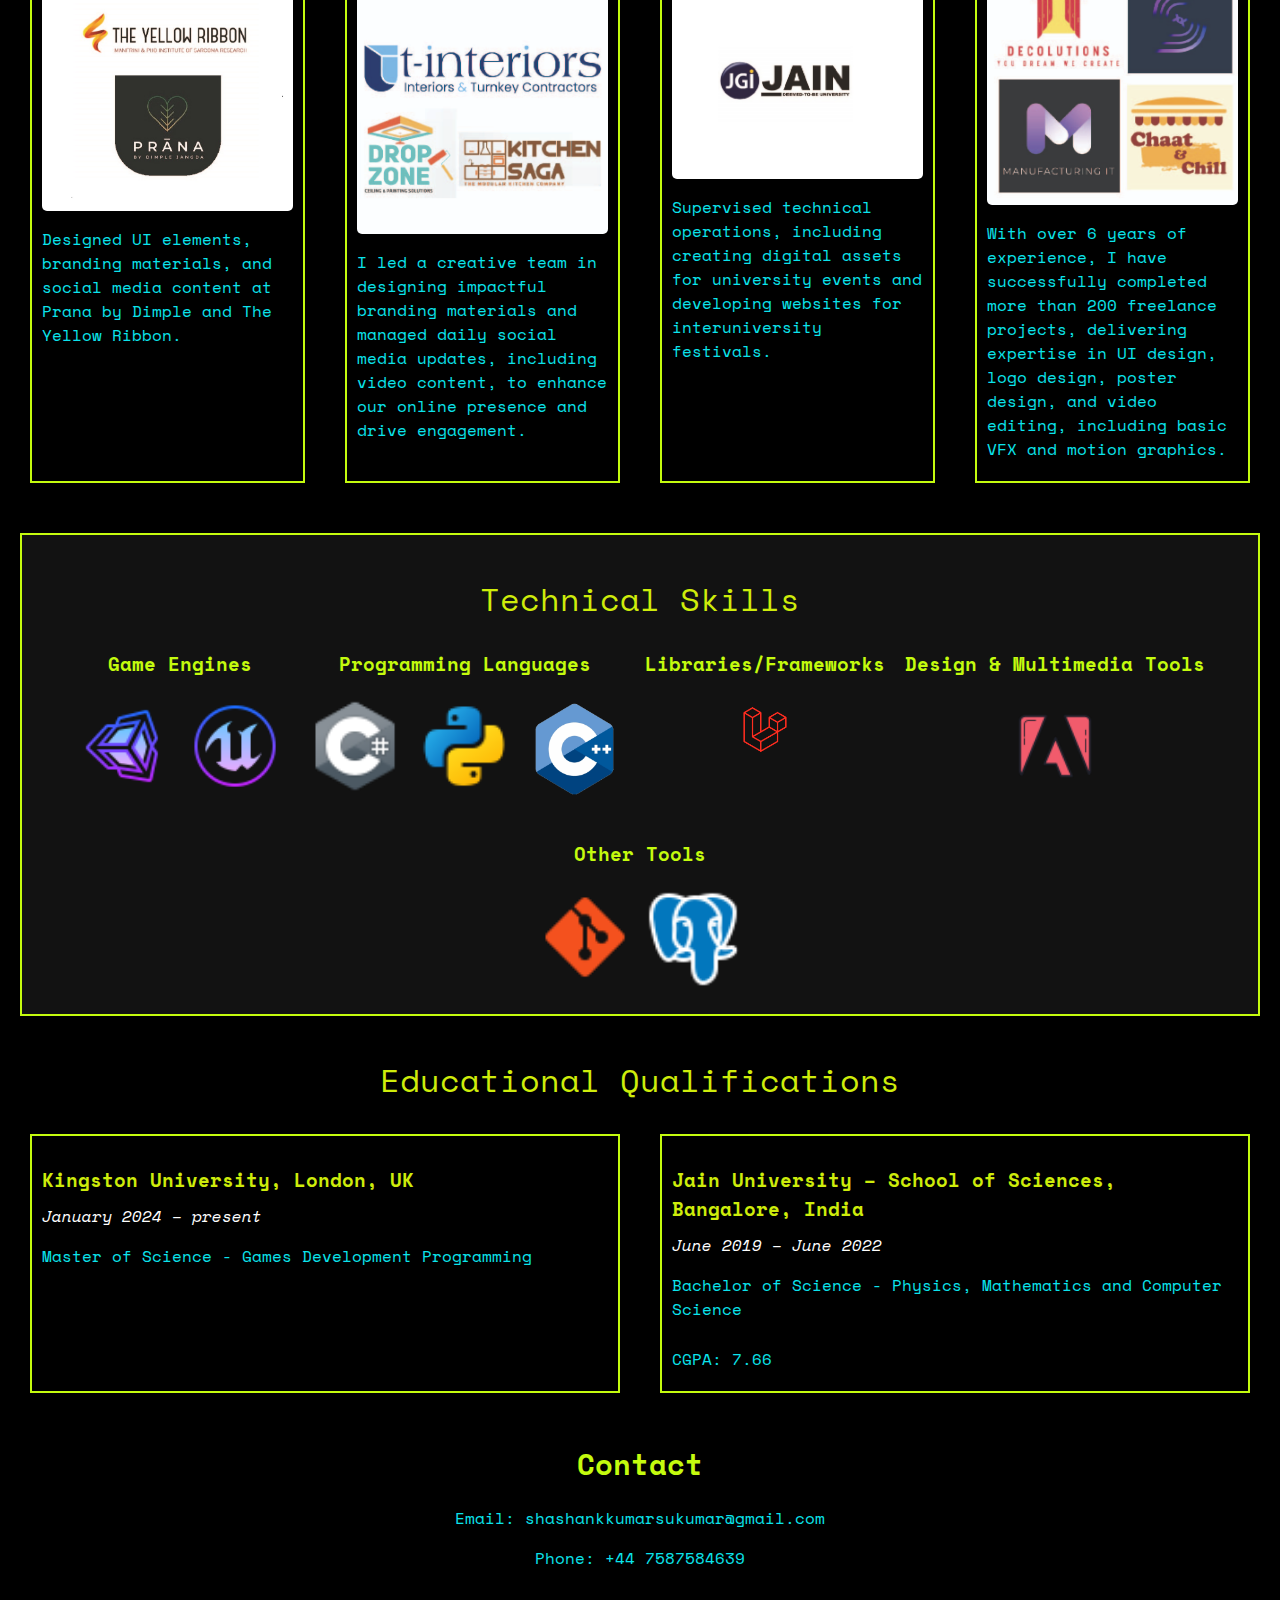
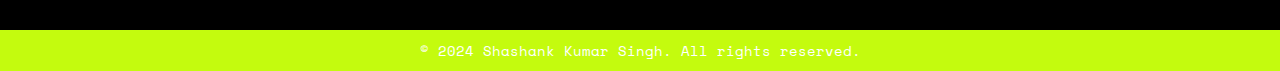
==== commit a073e4b2: "Final changes" ====
--- a/index.html
+++ b/index.html
@@ -18,14 +18,14 @@
                 <h2 style="color: #0be4ec;">Game Developer / Graphic Designer</h2>
             </div>
             <div class="icons-container">
-                <a href=" linkedin.com/in/shashank-kumar-singh-696b562a9" class="social-icon" target="_blank"
+                <a href="https://linkedin.com/in/shashank-kumar-singh-696b562a9" class="social-icon" target="_blank"
                     title="LinkedIn">
                     <i class="fab fa-linkedin"></i>
                 </a>
                 <a href="https://github.com/shashank-8214" class="social-icon" target="_blank" title="GitHub">
                     <i class="fab fa-github"></i>
                 </a>
-                <a href="media/resume/Shashank Kumar Sukumar Singh CV.pdf" target="_blank" class="download-resume"
+                <a href="media/resume/Shashank-Kumar-Sukumar-Singh_CV.pdf" target="_blank" class="download-resume"
                     download>
                     <i class="fas fa-download"></i>
                     <span>Resume</span>
@@ -39,13 +39,7 @@
             <img src="media/shashank.jpg" alt="Shashank Kumar Singh" class="profile-pic">
             <div class="about-content">
                 <h2 style="color: #ceec0b;">About Me</h2>
-                <p>Aspiring game programmer with a passion for RPG development and a strong background in UI/graphic
-                    design. While my game programming experience is rooted in university projects, I bring a unique
-                    blend of design and programming skills to the table. Proficient in C# and C++, and an intermediate
-                    Unity user, I enjoy writing clean, efficient code and developing intuitive game interfaces. My
-                    experience in graphic and UI design enhances my ability to create visually appealing and
-                    user-friendly game systems. I am eager to take on new challenges and further develop my skills as a
-                    game programmer.</p>
+                <p>I am a game programmer with a strong focus on RPG development and a proven track record in creating engaging and visually compelling game interfaces. With proficiency in C# and C++, and extensive experience using Unity, I specialize in writing clean, efficient code and building intuitive, user-friendly game systems. My background in UI/graphic design complements my technical skills, enabling me to deliver games that are both functional and aesthetically captivating. I thrive on solving complex problems and pushing the boundaries of what’s possible in game design, and I’m driven by a passion for crafting immersive gaming experiences that resonate with players.</p>
             </div>
         </section>
 
@@ -85,7 +79,7 @@
                         <h3><a href="#">Untitled Indian RPG Game</a></h3>
                         <p>Coming soon....</p>
                         <img src="media/Indian Game.png" alt="Game GIF">
-                        <p>This is an immersive third-person RPG where players use voice commands and combat skills.
+                        <p>This is an immersive third-person RPG where players use voice commands to control the character.
                         </p>
 
                     </li>
@@ -119,7 +113,7 @@
                     </li>
                     <li>
 
-                        <h3><a href="Graphic-design-Tinteriors.html">DESIGN PROJECTS AT JAIN UNIVERSITY</a></h3>
+                        <h3><a href="Graphic-Design-Jain.html">DESIGN PROJECTS AT JAIN UNIVERSITY</a></h3>
                         <img src="media/Jain Univeersity-01.jpg" alt="logo img">
                         <p>Supervised technical operations, including creating digital assets for university events and
                             developing websites for interuniversity festivals.
@@ -190,8 +184,8 @@
             </section>
             <section class="section">
                 <h2>Contact</h2>
-                <p>Email: mail.com</p>
-                <p>Phone: +91 8861736446</p>
+                <p>Email: shashankkumarsukumar@gmail.com</p>
+                <p>Phone: +44 7587584639</p>
             </section>
         </div>
     </div>
--- a/styles.css
+++ b/styles.css
@@ -35,7 +35,13 @@
 
 .icons-container a {
     color: #ceec0b; /* Ensure icons use the correct color */
-    font-size: 24px; /* Adjust icon size here */
+    font-size: 40px; /* Increased icon size significantly */
+/* Padding around the icons */
+    transition: transform 0.3s ease; /* Smooth transformation effect */
+}
+
+.icons-container a:hover {
+    transform: scale(1.1); /* Slight enlargement on hover */
 }
 
 header h1 {
@@ -269,24 +275,6 @@
     background-color: #c4fb0e;
     color: #ffffff;
     font-size: 0.9em;
-}
-
-.download-resume {
-    display: flex;
-    align-items: center;
-    text-decoration: none;
-    color: #000;
-    font-size: 18px;
-    border: 1px solid #000;
-    padding: 10px 15px;
-    border-radius: 5px;
-    background-color: #c4fb0e;
-    transition: background-color 0.3s, color 0.3s;
-}
-
-.download-resume:hover {
-    background-color: #c4fb0e;
-    color: #fff;
 }
 
 .technical-skills {
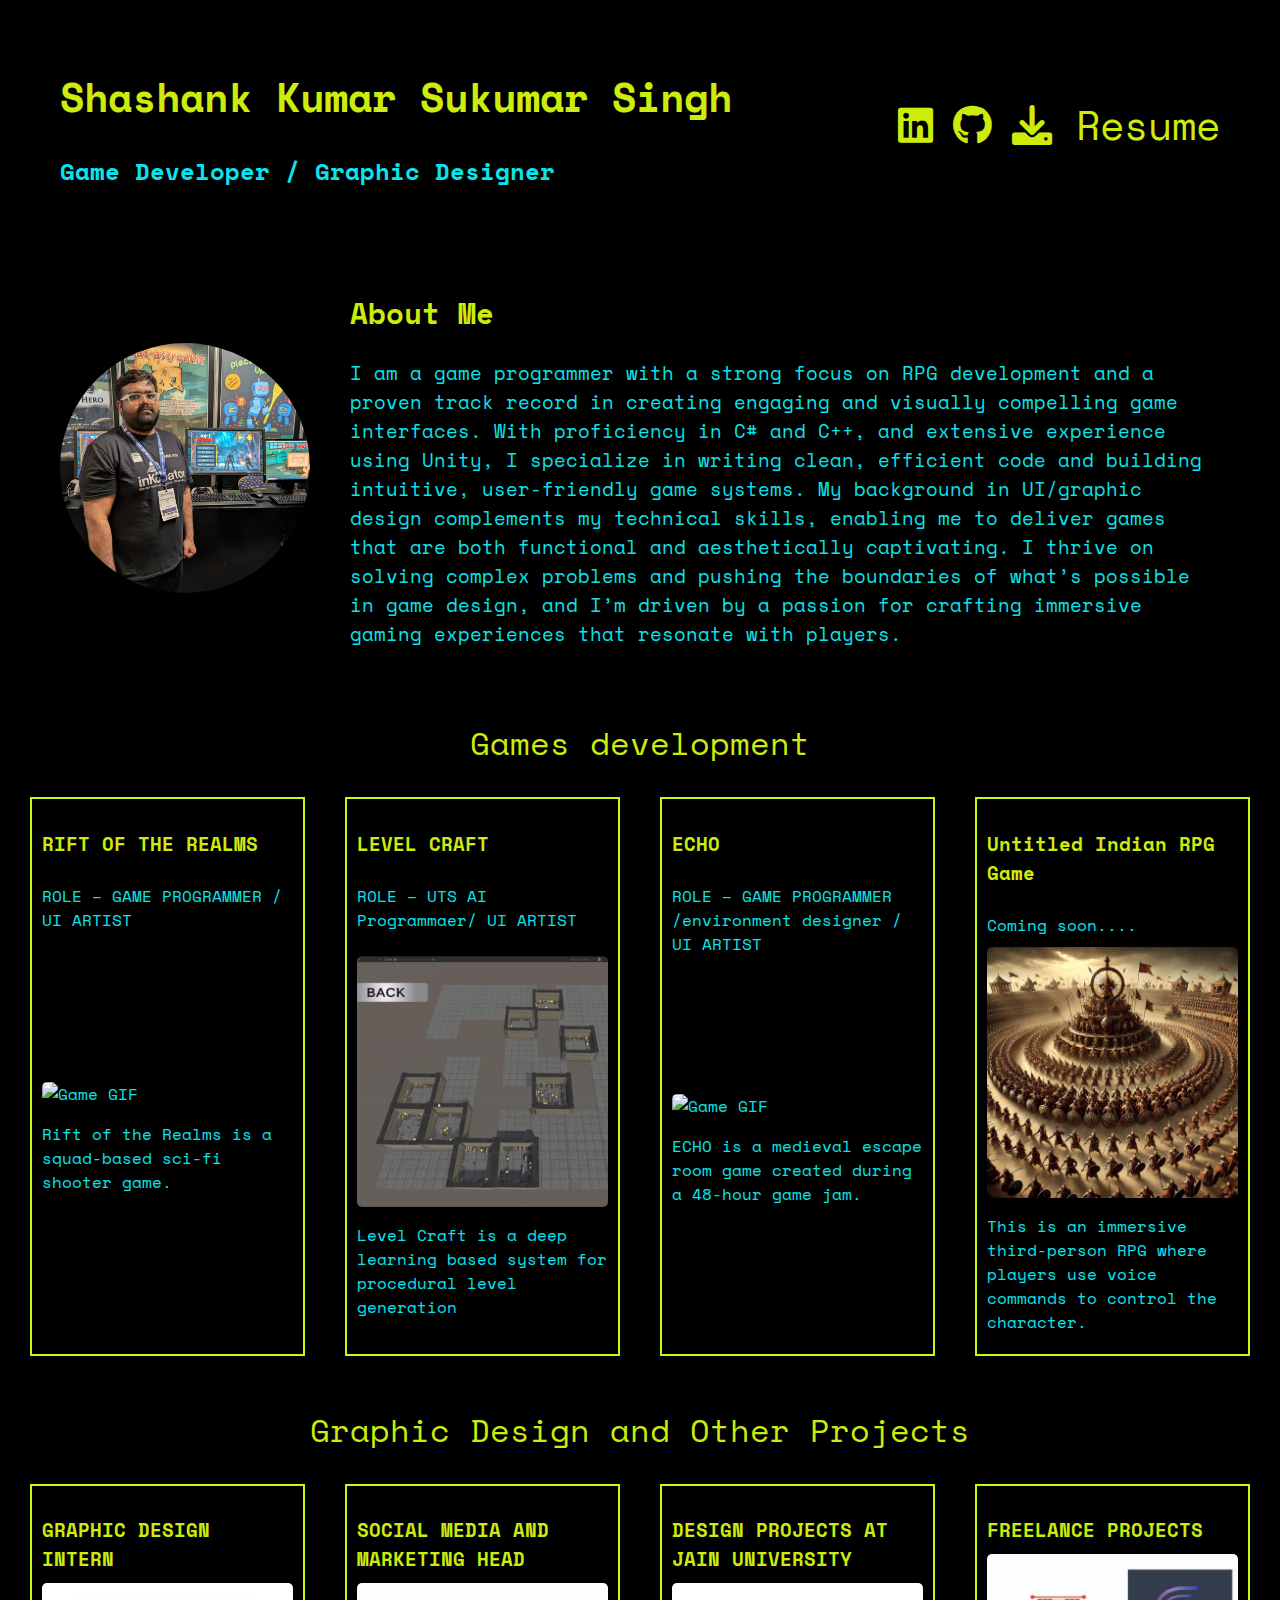
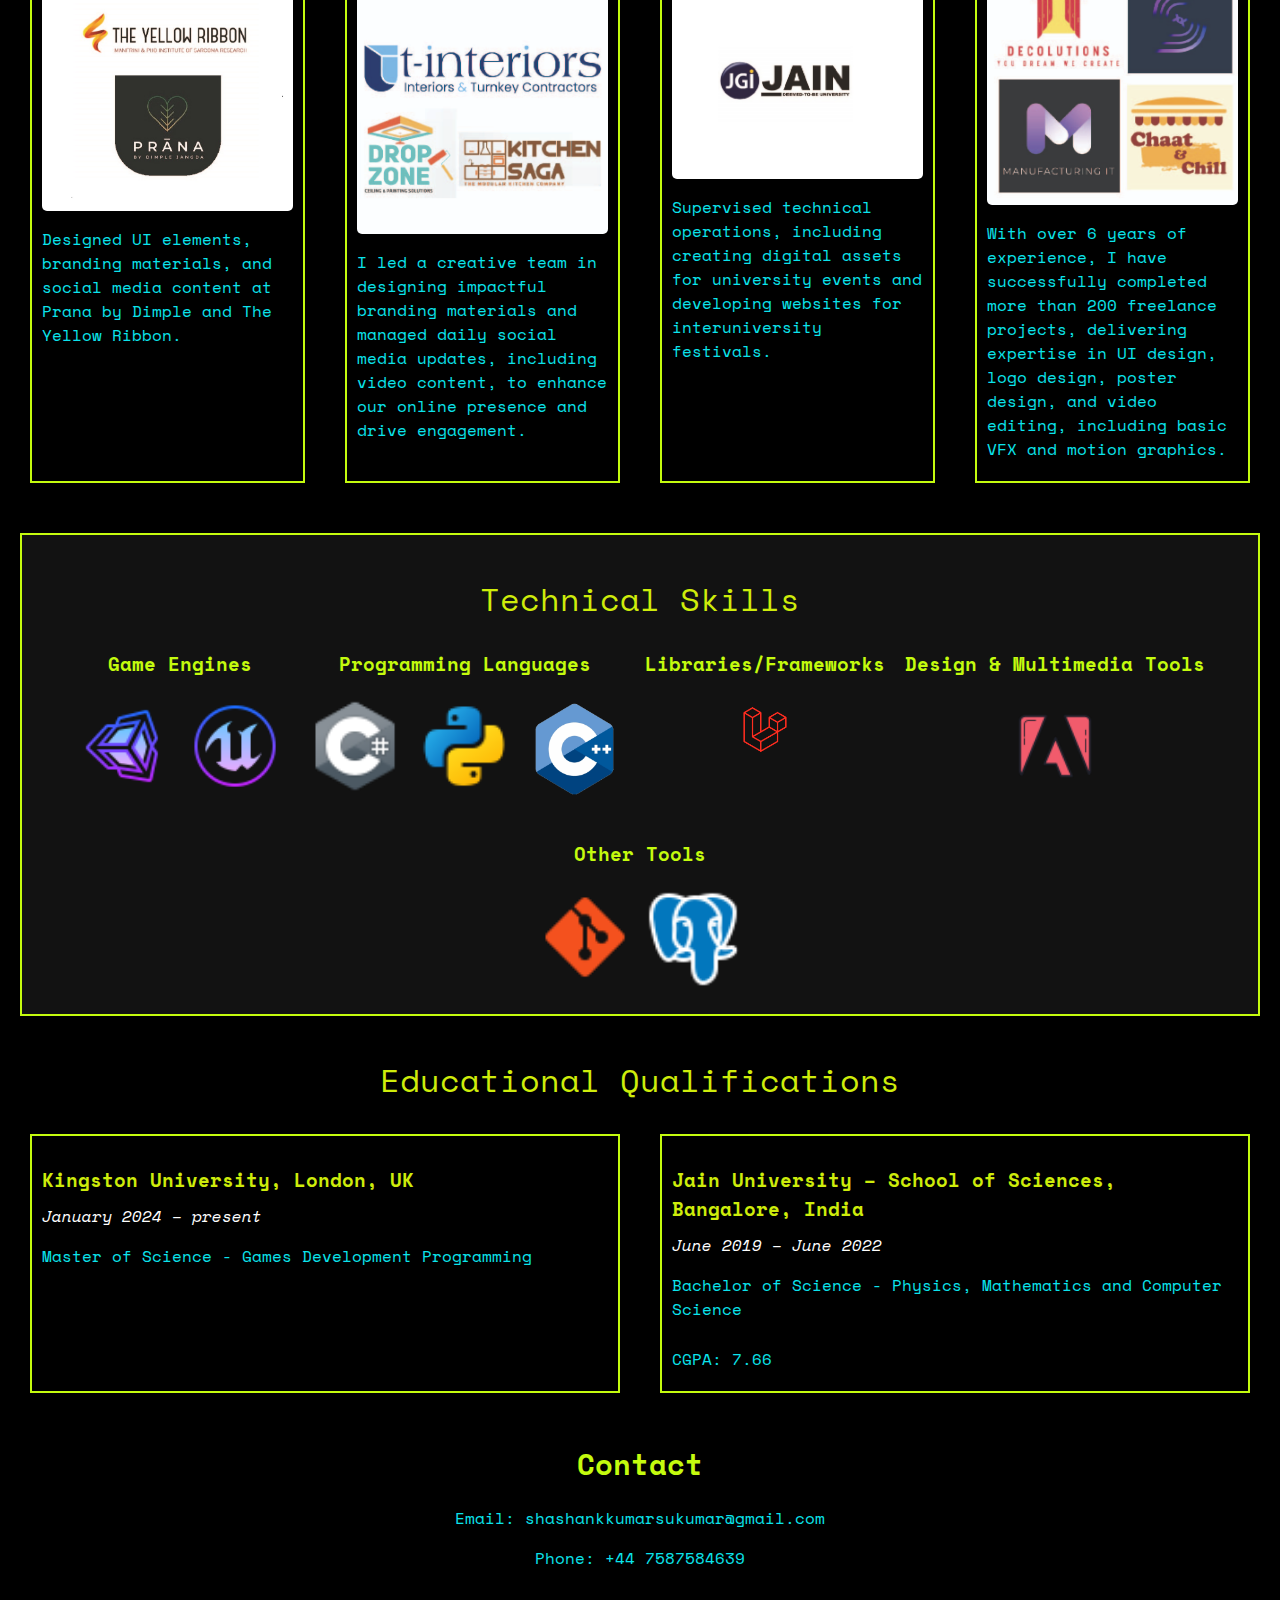
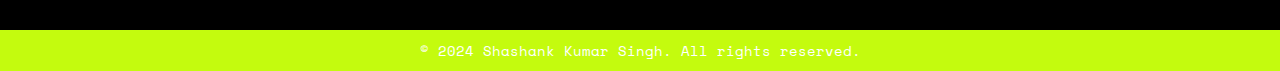
==== commit dbdd71b8: "Changing DP" ====
--- a/index.html
+++ b/index.html
@@ -36,7 +36,7 @@
 
     <div class="main-content">
         <section class="about-me">
-            <img src="media/shashank.jpg" alt="Shashank Kumar Singh" class="profile-pic">
+            <img src="media/Profile-picture.jpeg" alt="Shashank Kumar Singh" class="profile-pic">
             <div class="about-content">
                 <h2 style="color: #ceec0b;">About Me</h2>
                 <p>I am a game programmer with a strong focus on RPG development and a proven track record in creating engaging and visually compelling game interfaces. With proficiency in C# and C++, and extensive experience using Unity, I specialize in writing clean, efficient code and building intuitive, user-friendly game systems. My background in UI/graphic design complements my technical skills, enabling me to deliver games that are both functional and aesthetically captivating. I thrive on solving complex problems and pushing the boundaries of what’s possible in game design, and I’m driven by a passion for crafting immersive gaming experiences that resonate with players.</p>
